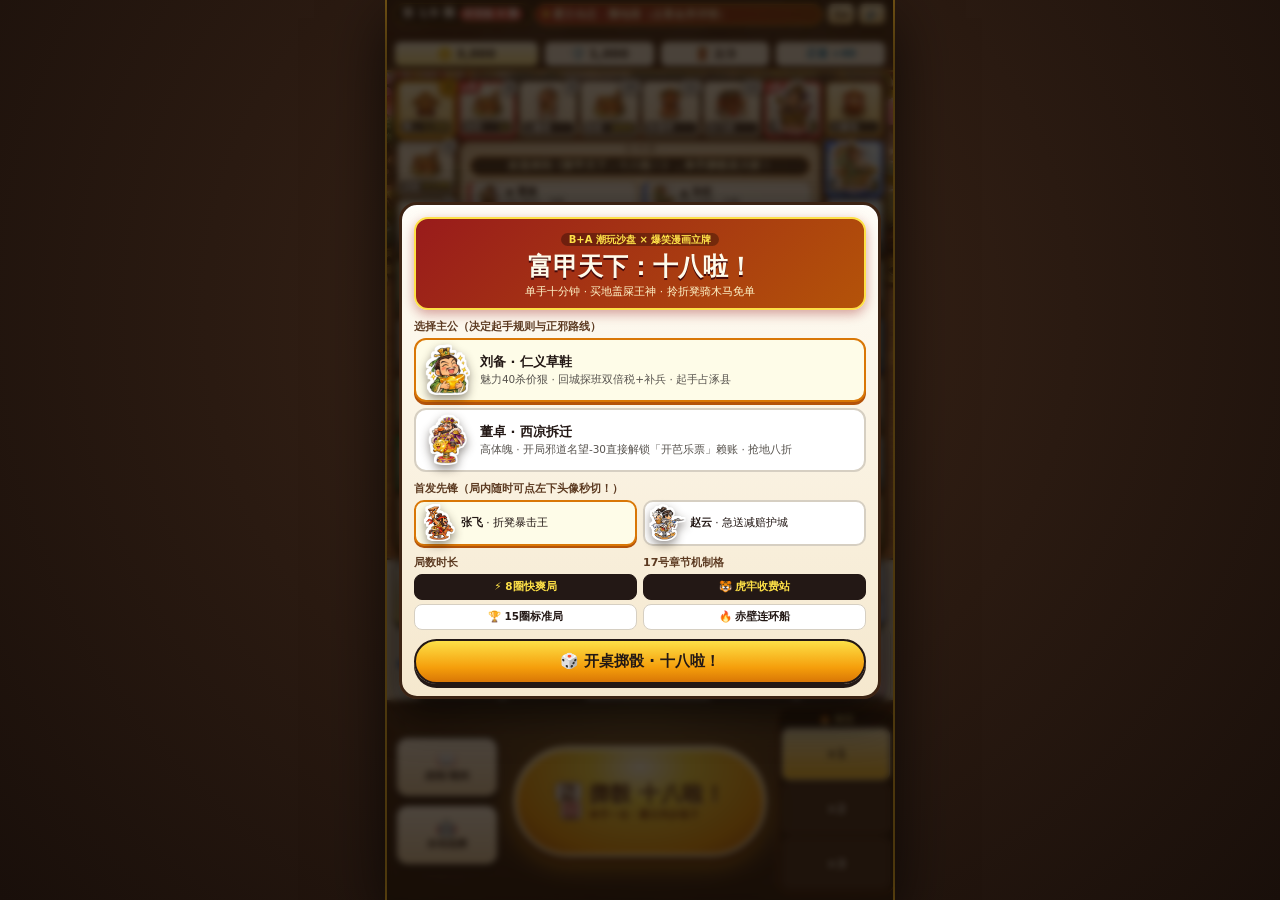
==== mvp/index.html @ e6406c99 "feat: initial release of 富甲天下：十八啦！project book & B+A playable MVP" ====
<!DOCTYPE html>
<html lang="zh-CN">
<head>
  <meta charset="UTF-8" />
  <meta name="viewport" content="width=device-width, initial-scale=1.0, maximum-scale=1.0, user-scalable=no, viewport-fit=cover" />
  <title>富甲天下：十八啦！— B+A 竖屏单手潮玩大富翁 MVP</title>
  <link rel="stylesheet" href="./css/style.css" />
  <script>
    // 优雅图片兜底：正式态 100% 加载真实透明底 PNG；若开发期某图尚未落盘，自动生成清晰 SVG 立牌兜底避免断图
    window.FTX_IMG_FALLBACK = function (imgEl, label) {
      if (!imgEl || imgEl.dataset.fallbackApplied === '1') return;
      imgEl.dataset.fallbackApplied = '1';
      var txt = (label || imgEl.alt || '富甲').slice(0, 4);
      var svg = '<svg xmlns="http://www.w3.org/2000/svg" width="128" height="128" viewBox="0 0 128 128">' +
        '<rect x="10" y="10" width="108" height="108" rx="22" fill="#FFFDF7" stroke="#231815" stroke-width="6"/>' +
        '<rect x="18" y="18" width="92" height="92" rx="16" fill="#FDE68A" stroke="#D97706" stroke-width="3"/>' +
        '<text x="64" y="72" font-size="26" font-weight="900" text-anchor="middle" fill="#231815" font-family="PingFang SC, sans-serif">' +
        txt + '</text></svg>';
      imgEl.src = 'data:image/svg+xml;utf8,' + encodeURIComponent(svg);
    };
  </script>
</head>
<body>
  <div id="desktop-stage">
    <!-- 9:16 黄金四段式主视口（严格 8% + 54% + 16% + 22% = 100%，零纵向滚动条） -->
    <main id="app-viewport" aria-label="富甲天下：十八啦！主游戏视口">
      <!-- A层：3D潮玩微缩庭院木案底图 -->
      <img
        id="board-backdrop-img"
        src="./assets/world/board_backdrop.png"
        alt="三国潮玩微缩沙盘桌案"
        onerror="FTX_IMG_FALLBACK(this, '沙盘')"
      />

      <!-- ==================== ① 顶部状态栏 (8%) ==================== -->
      <header id="zone-topbar">
        <div class="topbar-row topbar-upper">
          <div class="loop-pill" id="btn-loop-info" title="点击查看局势与霸主身家">
            <span class="loop-text" id="ui-loop-text">第 1/15 圈</span>
            <span class="exam-tag" id="ui-exam-tag">距宿敌 4 圈</span>
          </div>

          <!-- 霸主下圈手笔明牌预警胶囊（点击查看反制提示） -->
          <button type="button" class="hegemon-alert-btn" id="btn-hegemon-alert" title="点击查看霸主手笔反制攻略">
            <span class="alert-dot"></span>
            <span id="ui-hegemon-alert-text">霸主动态：圈地抢摊中</span>
          </button>

          <!-- 第三幕/全局预估火力 vs 魔王气血微缩对比条 -->
          <div class="boss-fire-pill hidden" id="ui-boss-bar-wrap" title="决战预估火力 vs 天命魔王气血">
            <div class="boss-fire-labels">
              <span>🔥<b id="ui-fire-val">0</b></span>
              <span>👹<b id="ui-bosshp-val">10000</b></span>
            </div>
            <div class="boss-fire-track">
              <div class="boss-fire-fill" id="ui-fire-fill" style="width: 35%"></div>
            </div>
          </div>

          <div class="topbar-tools">
            <button type="button" class="tool-chip" id="btn-speed" title="切换动画倍速">1x</button>
            <button type="button" class="tool-chip" id="btn-audio" title="开关音效与庙会小调">🔊</button>
          </div>
        </div>

        <div class="topbar-row topbar-lower">
          <!-- 数字② 银两滚轮跳字槽 -->
          <div class="res-chip res-silver" id="chip-silver">
            <span class="res-icon">🪙</span>
            <span class="res-val" id="ui-silver">2,000</span>
            <span class="res-delta" id="ui-silver-delta"></span>
          </div>

          <!-- 数字③ 兵力护卫槽 -->
          <div class="res-chip res-troops" id="chip-troops">
            <span class="res-icon">🛡️</span>
            <span class="res-val" id="ui-troops">1,000</span>
          </div>

          <!-- 数字④ 气运签竹签槽 -->
          <div class="res-chip res-sticks" id="chip-sticks" title="气运签：可在踩凶格时改命重摇或刷新政见">
            <img
              class="mini-fortune-img"
              src="./assets/world/icon_fortune.png"
              alt="气运签"
              onerror="FTX_IMG_FALLBACK(this, '签筒')"
            />
            <span class="res-val" id="ui-sticks">2/3</span>
          </div>

          <!-- 主公四维与正邪命格胶囊 -->
          <button type="button" class="res-chip res-fame" id="btn-lord-stats" title="查看主公四维属性与势力详情">
            <span class="fame-badge neutral" id="ui-fame-badge">中庸 0</span>
          </button>
        </div>
      </header>

      <!-- ==================== ② 方环棋盘 + 中央舞台 (54%) ==================== -->
      <section id="zone-board">
        <div id="board-sandbox">
          <!-- 8x8 方环网格：外周 28 格 (0..27) + 内侧 6x6 不切屏中央舞台 -->
          <div id="board-grid">
            <!-- JS 初始化时精确填充 28 个 .board-tile 格子 -->

            <!-- 内侧 6x6 中央舞台（grid-row: 2/8; grid-column: 2/8，永不黑屏切场） -->
            <div id="center-stage" data-mode="idle">
              <!-- 四州方位微铭牌 -->
              <span class="region-plate plate-north">北·中原</span>
              <span class="region-plate plate-south">南·荆州</span>
              <span class="region-plate plate-west">西·益州</span>
              <span class="region-plate plate-east">东·江东</span>

              <!-- 顶部实况快报跑马条 -->
              <div id="stage-ticker">
                <span id="ui-ticker-text">欢迎来到《富甲天下：十八啦！》，单手掷骰发大财！</span>
              </div>

              <!-- 舞台模式 1：日常陶碗双骰 + 霸主身家简报 -->
              <div class="stage-panel active" id="stage-panel-idle">
                <div class="rival-mini-strip" id="ui-rival-strip">
                  <div class="rival-mini-card rival-caocao" id="mini-hegemon-caocao">
                    <img src="./assets/chars/caocao_chariot.png" alt="曹操" onerror="FTX_IMG_FALLBACK(this, '曹操')" />
                    <div class="rival-mini-meta">
                      <b>◆ 曹操</b>
                      <span id="ui-caocao-vault">¥5,000 · 3城</span>
                    </div>
                  </div>
                  <div class="rival-mini-card rival-sunquan" id="mini-hegemon-sunquan">
                    <img src="./assets/chars/sunquan_chariot.png" alt="孙权" onerror="FTX_IMG_FALLBACK(this, '孙权')" />
                    <div class="rival-mini-meta">
                      <b>▲ 孙权</b>
                      <span id="ui-sunquan-vault">¥3,500 · 2城</span>
                    </div>
                  </div>
                </div>

                <!-- 十八啦陶土大碗公与立体双骰 -->
                <div class="dice-arena" id="dice-arena">
                  <div class="dice-banner hidden" id="ui-dice-banner">十八啦——通杀！</div>
                  <div class="ceramic-bowl" id="ceramic-bowl">
                    <div class="bowl-inner">
                      <div class="die-3d" id="die-1" data-face="6">
                        <span class="pip p1"></span><span class="pip p2"></span><span class="pip p3"></span>
                        <span class="pip p4"></span><span class="pip p5"></span><span class="pip p6"></span>
                        <span class="pip p7"></span><span class="pip p8"></span><span class="pip p9"></span>
                      </div>
                      <div class="die-3d" id="die-2" data-face="6">
                        <span class="pip p1"></span><span class="pip p2"></span><span class="pip p3"></span>
                        <span class="pip p4"></span><span class="pip p5"></span><span class="pip p6"></span>
                        <span class="pip p7"></span><span class="pip p8"></span><span class="pip p9"></span>
                      </div>
                    </div>
                    <div class="bowl-sum-tag" id="ui-bowl-sum">待掷骰 · 7点最高频</div>
                  </div>
                </div>

                <div class="jackpot-mini-bar" id="ui-jackpot-bar">
                  <img src="./assets/world/corner_pot.png" alt="聚宝盆" onerror="FTX_IMG_FALLBACK(this, '宝盆')" />
                  <span>风水聚宝盆底池：<b id="ui-pot-amount">1,500</b> 两</span>
                </div>
              </div>

              <!-- 舞台模式 2：骑木马单挑不切屏舞台（复刻许昌实机标杆帧！） -->
              <div class="stage-panel" id="stage-panel-duel">
                <!-- 两侧军师摇扇口斗气泡 -->
                <div class="duel-advisors-row">
                  <div class="advisor-standee ally">
                    <img
                      id="duel-ally-advisor-img"
                      src="./assets/chars/zhugeliang_fan.png"
                      alt="诸葛亮"
                      onerror="FTX_IMG_FALLBACK(this, '孔明')"
                    />
                    <div class="comic-bubble left" id="duel-ally-bubble">夜市叫卖！</div>
                  </div>
                  <div class="advisor-standee enemy">
                    <div class="comic-bubble right" id="duel-enemy-bubble">气急败坏！</div>
                    <img
                      id="duel-enemy-advisor-img"
                      src="./assets/chars/guojia_fan.png"
                      alt="郭嘉"
                      onerror="FTX_IMG_FALLBACK(this, '郭嘉')"
                    />
                  </div>
                </div>

                <!-- 中央弹簧摇摇木马对冲区 -->
                <div class="duel-horses-arena" id="duel-horses-arena">
                  <!-- 放水摔马喜剧乌鸦横飞层 -->
                  <div class="crows-fly-layer hidden" id="duel-crows-layer">🐦‍⬛ 🐦‍⬛ 🐦‍⬛ 嘎……弹簧卡壳啦！</div>

                  <div class="horse-fighter ally" id="duel-ally-fighter">
                    <img
                      id="duel-ally-img"
                      src="./assets/chars/zhangfei_horse.png"
                      alt="我方先锋"
                      onerror="FTX_IMG_FALLBACK(this, '先锋')"
                    />
                    <span class="fighter-tag" id="duel-ally-name">张飞</span>
                  </div>

                  <div class="duel-clash-spark" id="duel-clash-spark">⚡VS🔥</div>

                  <div class="horse-fighter enemy" id="duel-enemy-fighter">
                    <img
                      id="duel-enemy-img"
                      src="./assets/chars/lvbu_horse.png"
                      alt="敌方太守"
                      onerror="FTX_IMG_FALLBACK(this, '太守')"
                    />
                    <span class="fighter-tag enemy" id="duel-enemy-name">吕布</span>
                  </div>
                </div>

                <!-- 斗志拉锯槽 + 胜算徽章 -->
                <div class="duel-morale-wrap">
                  <div class="morale-header">
                    <span>我方斗志 <b id="duel-morale-ally">65</b></span>
                    <span class="duel-winrate-pill" id="duel-winrate-pill">胜算 68%</span>
                    <span><b id="duel-morale-enemy">45</b> 敌斗志</span>
                  </div>
                  <div class="morale-tug-bar">
                    <div class="morale-tug-ally" id="duel-morale-fill" style="width: 60%"></div>
                  </div>
                </div>

                <!-- 2.0秒发光「拍出战斗奇策！」交互窗口 -->
                <div class="duel-tactic-window hidden" id="duel-tactic-window">
                  <div class="tactic-timer-bar">
                    <div class="tactic-timer-fill" id="duel-timer-fill"></div>
                  </div>
                  <div class="tactic-btn-group" id="duel-tactic-buttons">
                    <!-- JS 注入发光「⚡ 拍出战斗奇策！」按钮与「直接开打」跳过键 -->
                  </div>
                </div>
              </div>

              <!-- 舞台模式 3：野战 / 火炮攻城 / 聚宝盆爆金 / 霸主穿碎花裤衩跑路 / 奇遇短剧 -->
              <div class="stage-panel" id="stage-panel-show">
                <div class="show-badge" id="show-title-badge">机关攻城</div>
                <div class="show-visual-box" id="show-visual-box">
                  <img
                    id="show-main-img"
                    src="./assets/chars/bankrupt_pants.png"
                    alt="舞台演出"
                    onerror="FTX_IMG_FALLBACK(this, '演出')"
                  />
                  <img
                    id="show-sub-img"
                    class="hidden"
                    src="./assets/world/city_lv5.png"
                    alt="舞台副图"
                    onerror="FTX_IMG_FALLBACK(this, '城池')"
                  />
                </div>
                <div class="show-caption" id="show-caption-text">万炮齐鸣！</div>
              </div>

              <!-- 舞台模式 4：关底决战三段（万炮齐发轰天命魔王） -->
              <div class="stage-panel" id="stage-panel-finale">
                <div class="finale-boss-header">
                  <div class="finale-boss-title">
                    <span id="finale-stage-tag">决战第一段 · 资产炮火</span>
                    <b id="finale-boss-hp-text">HP 10,000 / 10,000</b>
                  </div>
                  <div class="finale-hp-bar">
                    <div class="finale-hp-fill" id="finale-hp-fill" style="width: 100%"></div>
                  </div>
                </div>
                <div class="finale-arena">
                  <div class="finale-ally-side" id="finale-ally-side">
                    <img
                      id="finale-ally-img"
                      src="./assets/chars/zhangfei_horse.png"
                      alt="先锋冲阵"
                      onerror="FTX_IMG_FALLBACK(this, '先锋')"
                    />
                  </div>
                  <div class="finale-fx-burst" id="finale-fx-burst">💥</div>
                  <div class="finale-boss-side" id="finale-boss-side">
                    <img
                      id="finale-boss-img"
                      src="./assets/chars/boss_caocao_mecha.png"
                      alt="天命魔王"
                      onerror="FTX_IMG_FALLBACK(this, '魔王')"
                    />
                  </div>
                </div>
                <div class="finale-log-line" id="finale-log-line">全盘身家化作万门火炮，预备齐射！</div>
              </div>
            </div>
          </div>

          <!-- B层：棋盘 2D 模切白边立牌小人独立动画层（覆盖在 8x8 Grid 上逐格弹跳） -->
          <div id="board-pieces-layer">
            <div class="board-piece piece-caocao" id="piece-caocao">
              <img src="./assets/chars/caocao_chariot.png" alt="曹操车驾" onerror="FTX_IMG_FALLBACK(this, '曹操')" />
              <span class="piece-flag caocao">◆曹</span>
              <span class="piece-status hidden" id="piece-caocao-status">💤</span>
            </div>
            <div class="board-piece piece-sunquan" id="piece-sunquan">
              <img src="./assets/chars/sunquan_chariot.png" alt="孙权车驾" onerror="FTX_IMG_FALLBACK(this, '孙权')" />
              <span class="piece-flag sunquan">▲孙</span>
              <span class="piece-status hidden" id="piece-sunquan-status">💤</span>
            </div>
            <div id="pieces-debt-container"></div>
            <div class="board-piece piece-player" id="piece-player">
              <img
                id="piece-player-img"
                src="./assets/chars/liubei_piece.png"
                alt="主公"
                onerror="FTX_IMG_FALLBACK(this, '主公')"
              />
              <span class="piece-flag player" id="piece-player-flag">●主公</span>
            </div>
          </div>

          <!-- 点击任意棋盘格弹出的清爽非阻塞信息浮卡 -->
          <div class="tile-popover hidden" id="tile-popover">
            <div class="tile-popover-head">
              <strong id="pop-tile-title">13 许昌（州府）</strong>
              <button type="button" class="pop-close-btn" id="btn-close-popover">✕</button>
            </div>
            <div class="tile-popover-body" id="pop-tile-body"></div>
          </div>
        </div>
      </section>

      <!-- ==================== ③ 构筑与手牌舱 (16%) ==================== -->
      <section id="zone-deck">
        <!-- 上层：左侧先锋头像（点击切换张飞/赵云） + 四件装备槽 + 已选政见/命格抽屉按钮 -->
        <div class="deck-upper-bar">
          <button type="button" class="vanguard-switch-btn" id="btn-switch-vanguard" title="点击切换出战先锋（张飞 / 赵云）">
            <img
              class="vg-avatar"
              id="ui-vanguard-img"
              src="./assets/chars/zhangfei_horse.png"
              alt="先锋"
              onerror="FTX_IMG_FALLBACK(this, '先锋')"
            />
            <div class="vg-meta">
              <span class="vg-name" id="ui-vanguard-name">张飞 <small>🔄换将</small></span>
              <span class="vg-power" id="ui-vanguard-power">武斗 92</span>
            </div>
            <img
              class="adv-mini-avatar"
              id="ui-advisor-img"
              src="./assets/chars/zhugeliang_fan.png"
              alt="军师"
              title="随军军师：诸葛亮"
              onerror="FTX_IMG_FALLBACK(this, '军师')"
            />
          </button>

          <div class="equip-slots-row" id="ui-equip-slots">
            <div class="equip-slot tier-1" data-slot="weapon" title="兵器槽">
              <span class="slot-icon">🗡️</span>
              <span class="slot-name">牙签</span>
            </div>
            <div class="equip-slot empty" data-slot="helm" title="头冠槽">
              <span class="slot-icon">🪖</span>
              <span class="slot-name">空置</span>
            </div>
            <div class="equip-slot empty" data-slot="armor" title="衣甲槽">
              <span class="slot-icon">🥋</span>
              <span class="slot-name">空置</span>
            </div>
            <div class="equip-slot tier-1" data-slot="mount" title="坐骑槽">
              <span class="slot-icon">🐴</span>
              <span class="slot-name">木马</span>
            </div>
          </div>

          <button type="button" class="policy-drawer-btn" id="btn-policy-drawer" title="查看已选政见与命格词条">
            <span class="pd-icon">📜</span>
            <span class="pd-label">政见 <b id="ui-policy-count">0</b></span>
          </button>
        </div>

        <!-- 下层：3张棋盘锦囊手牌 + 2张战斗奇策手牌 -->
        <div class="deck-cards-bar">
          <div class="card-group board-card-group">
            <span class="group-tag">锦囊</span>
            <div class="card-slots" id="ui-board-cards">
              <!-- JS 渲染 3 个棋盘锦囊槽 -->
            </div>
          </div>
          <div class="card-group combat-card-group">
            <span class="group-tag combat">奇策</span>
            <div class="card-slots" id="ui-combat-cards">
              <!-- JS 渲染 2 个战斗奇策槽 -->
            </div>
          </div>
        </div>
      </section>

      <!-- ==================== ④ 底部大拇指热区 (22%) ==================== -->
      <footer id="zone-thumb">
        <!-- 左侧辅助列：规则/战报快查 + 自动连掷托管 -->
        <div class="thumb-left-col">
          <button type="button" class="thumb-round-btn" id="btn-open-log">
            <span class="tr-icon">📖</span>
            <span class="tr-txt">战报/规则</span>
          </button>
          <button type="button" class="thumb-round-btn" id="btn-auto-roll">
            <span class="tr-icon">🤖</span>
            <span class="tr-txt" id="ui-auto-txt">自动连掷</span>
          </button>
        </div>

        <!-- 中央超大立体鎏金「掷骰 十八啦！」主按键 + 凶格「气运签改命重摇！」救急钮 -->
        <div class="thumb-center-col">
          <button type="button" class="luck-reroll-btn hidden" id="btn-luck-reroll">
            <img src="./assets/world/icon_fortune.png" alt="改命" onerror="FTX_IMG_FALLBACK(this, '改命')" />
            <span id="ui-reroll-text">气运签改命重摇！</span>
          </button>

          <button type="button" class="gold-roll-btn" id="btn-roll">
            <div class="roll-dice-icons" aria-hidden="true">
              <span class="mini-die d3">⚂</span>
              <span class="mini-die d6">⚅</span>
            </div>
            <div class="roll-btn-texts">
              <span class="roll-main-title" id="ui-roll-title">掷骰 十八啦！</span>
              <span class="roll-sub-hint" id="ui-roll-sub">单手一击 · 霸主同步落子</span>
            </div>
          </button>
        </div>

        <!-- 右侧「加注 ×1 / ×2 / ×3」火焰拨片 -->
        <div class="thumb-right-col" id="ui-bet-box">
          <div class="bet-header">🔥 加注</div>
          <div class="bet-buttons">
            <button type="button" class="bet-btn active" data-bet="1">×1</button>
            <button type="button" class="bet-btn" data-bet="2">×2</button>
            <button type="button" class="bet-btn" data-bet="3">×3</button>
          </div>
        </div>
      </footer>

      <!-- ==================== 高颜值弹窗与半屏交互抽屉层 ==================== -->

      <!-- 1. 开局选主公与难度模式弹窗 -->
      <div class="modal-mask active" id="modal-start">
        <div class="modal-card start-modal-card">
          <div class="brand-plaque">
            <span class="plaque-kicker">B+A 潮玩沙盘 × 爆笑漫画立牌</span>
            <h1>富甲天下：十八啦！</h1>
            <p>单手十分钟 · 买地盖屎王神 · 拎折凳骑木马免单</p>
          </div>

          <div class="start-section">
            <div class="sec-label">选择主公（决定起手规则与正邪路线）</div>
            <div class="lord-pick-grid">
              <button type="button" class="lord-pick-card selected" data-lord="liubei">
                <img src="./assets/chars/liubei_happy.png" alt="刘备" onerror="FTX_IMG_FALLBACK(this, '刘备')" />
                <div class="lord-pick-info">
                  <strong>刘备 · 仁义草鞋</strong>
                  <span>魅力40杀价狠 · 回城探班双倍税+补兵 · 起手占涿县</span>
                </div>
              </button>
              <button type="button" class="lord-pick-card" data-lord="dongzhuo">
                <img src="./assets/chars/dongzhuo_piece.png" alt="董卓" onerror="FTX_IMG_FALLBACK(this, '董卓')" />
                <div class="lord-pick-info">
                  <strong>董卓 · 西凉拆迁</strong>
                  <span>高体魄 · 开局邪道名望-30直接解锁「开芭乐票」赖账 · 抢地八折</span>
                </div>
              </button>
            </div>
          </div>

          <div class="start-section">
            <div class="sec-label">首发先锋（局内随时可点左下头像秒切！）</div>
            <div class="option-Toggle-row" id="start-vanguard-pick">
              <button type="button" class="opt-pill selected" data-vg="zhangfei">
                <img src="./assets/chars/zhangfei_horse.png" alt="张飞" onerror="FTX_IMG_FALLBACK(this, '张飞')" />
                <span><b>张飞</b> · 折凳暴击王</span>
              </button>
              <button type="button" class="opt-pill" data-vg="zhaoyun">
                <img src="./assets/chars/zhaoyun_horse.png" alt="赵云" onerror="FTX_IMG_FALLBACK(this, '赵云')" />
                <span><b>赵云</b> · 急送减赔护城</span>
              </button>
            </div>
          </div>

          <div class="start-row-split">
            <div class="start-section half">
              <div class="sec-label">局数时长</div>
              <div class="seg-group" id="start-loops-pick">
                <button type="button" class="seg-btn selected" data-loops="8">⚡ 8圈快爽局</button>
                <button type="button" class="seg-btn" data-loops="15">🏆 15圈标准局</button>
              </div>
            </div>
            <div class="start-section half">
              <div class="sec-label">17号章节机制格</div>
              <div class="seg-group" id="start-mode-pick">
                <button type="button" class="seg-btn selected" data-mode="hulao">🐯 虎牢收费站</button>
                <button type="button" class="seg-btn" data-mode="chibi">🔥 赤壁连环船</button>
              </div>
            </div>
          </div>

          <button type="button" class="primary-cta-btn" id="btn-start-game">
            🎲 开桌掷骰 · 十八啦！
          </button>
        </div>
      </div>

      <!-- 2. 踩城四择 & 落点事件半屏面板（贴合下半屏，绝不遮挡上方中央舞台！） -->
      <div class="bottom-sheet hidden" id="sheet-landing">
        <div class="landing-sheet-card" id="landing-card-inner">
          <div class="landing-top-strip">
            <span class="landing-tile-badge" id="landing-tile-title">13 许昌（曹操 Lv.5）</span>
            <button type="button" class="sheet-reroll-chip hidden" id="btn-sheet-reroll">
              🎋 耗1签改命重摇
            </button>
          </div>

          <!-- 踩敌城专属：复刻许昌实机帧（左主公飙泪/坏笑大头像 + 大红字 -8000 + 右四色立体大键） -->
          <div class="four-choice-layout" id="landing-four-choice">
            <div class="toll-cry-left">
              <img
                id="landing-mood-img"
                src="./assets/chars/liubei_cry.png"
                alt="主公表情"
                onerror="FTX_IMG_FALLBACK(this, '颜艺')"
              />
              <div class="toll-big-number" id="landing-toll-num">-8,000</div>
              <div class="toll-sub-quote" id="landing-sub-quote">夭寿哦！住一晚这么贵！</div>
            </div>
            <div class="four-buttons-grid" id="landing-four-buttons">
              <!-- JS 严格按固定四键顺序生成：1.缴交(或开芭乐票) 2.单挑 3.野战 4.攻城(或开城劝降) -->
            </div>
          </div>

          <!-- 普通功能格/无主城/赌场/夜市/奇遇通用紧凑布局 -->
          <div class="general-landing-layout hidden" id="landing-general-box">
            <div class="gen-landing-header">
              <img
                id="gen-landing-img"
                src="./assets/chars/liubei_happy.png"
                alt="事件图示"
                onerror="FTX_IMG_FALLBACK(this, '奇遇')"
              />
              <div class="gen-landing-texts">
                <strong id="gen-landing-headline">发现无主风水宝地！</strong>
                <p id="gen-landing-desc">趁曹老板还没来，赶紧插旗开分店啦！</p>
              </div>
            </div>
            <div class="gen-actions-list" id="gen-landing-actions"></div>
          </div>
        </div>
      </div>

      <!-- 3. 左旧右新「即换即融」对比条 -->
      <div class="bottom-sheet hidden" id="sheet-equip">
        <div class="equip-compare-card">
          <div class="equip-sheet-title">⚔️ 喜获新行头 · 即换即融（落选自动折算现银！）</div>
          <div class="equip-compare-grid">
            <div class="equip-box old-box" id="equip-old-box"></div>
            <div class="equip-vs-arrow">➡</div>
            <div class="equip-box new-box" id="equip-new-box"></div>
          </div>
          <div class="equip-action-row">
            <button type="button" class="eq-btn sell" id="btn-equip-sell">保留旧装 · 新货折银</button>
            <button type="button" class="eq-btn equip" id="btn-equip-wear">✨ 换上新装 · 旧货折银</button>
          </div>
        </div>
      </div>

      <!-- 4. 过圈一屏置业盖楼面板（含一键「阿伯代办」） -->
      <div class="modal-mask hidden" id="modal-estate">
        <div class="modal-card estate-modal-card">
          <div class="estate-header">
            <div>
              <h2>🏯 过圈置业时间</h2>
              <p id="estate-loop-summary">本圈俸禄与税收已入袋，每座城限升 1 级！</p>
            </div>
            <button type="button" class="uncle-auto-btn" id="btn-uncle-auto">
              👴 阿伯代办
              <small>一键最优盖楼</small>
            </button>
          </div>

          <div class="estate-wallet-bar">
            <span>可用现银：<b id="estate-silver-val">3,200</b> 两</span>
            <span>名下产业：<b id="estate-city-count">2</b> 座</span>
          </div>

          <div class="estate-cities-list" id="estate-cities-list">
            <!-- JS 渲染每座城：一键升规模、盖7种蓝图建筑(含箭塔/屎王神/市集图标)、调派太守 -->
          </div>

          <button type="button" class="primary-cta-btn" id="btn-finish-estate">
            ✅ 置业完毕 · 继续跑圈
          </button>
        </div>
      </div>

      <!-- 5. 里民大会「政见三选一」卡牌面板 -->
      <div class="modal-mask hidden" id="modal-policy">
        <div class="modal-card policy-modal-card">
          <div class="policy-header">
            <span class="policy-kicker">🗳️ 里民大会 · 选定全场高喊「冻蒜！」</span>
            <h2>政见三选一</h2>
          </div>
          <div class="policy-cards-list" id="policy-cards-list">
            <!-- JS 渲染 3 张政见卡 -->
          </div>
          <div class="policy-footer">
            <button type="button" class="secondary-pill-btn" id="btn-refresh-policy">
              🎋 耗 1 支气运签重抽政见
            </button>
          </div>
        </div>
      </div>

      <!-- 6. 期中考「踢馆宿敌」面板 -->
      <div class="modal-mask hidden" id="modal-rival">
        <div class="modal-card rival-modal-card">
          <div class="rival-exam-head">
            <span class="exam-kicker">🚨 期中考 · 踢馆宿敌拦路！</span>
            <h2 id="rival-exam-title">督邮·查税官</h2>
          </div>
          <div class="rival-exam-body">
            <img
              id="rival-exam-img"
              src="./assets/chars/xiahoudun_horse.png"
              alt="踢馆宿敌"
              onerror="FTX_IMG_FALLBACK(this, '宿敌')"
            />
            <p class="rival-taunt" id="rival-exam-quote">例行查税！存款证明拿出来！</p>
          </div>
          <div class="rival-exam-actions" id="rival-exam-actions"></div>
        </div>
      </div>

      <!-- 7. 棋盘锦囊施放面板（含《安步当车》1~6步指哪打哪！） -->
      <div class="bottom-sheet hidden" id="sheet-card-use">
        <div class="card-use-box">
          <div class="card-use-head">
            <strong id="card-use-title">施放棋盘锦囊</strong>
            <button type="button" class="pop-close-btn" id="btn-cancel-card">✕</button>
          </div>
          <p class="card-use-desc" id="card-use-desc"></p>
          <div class="card-step-picker" id="card-use-options"></div>
        </div>
      </div>

      <!-- 8. 多功能信息抽屉（霸主手笔反制提示 / 已选政见与四维命格 / 战报与规则快查） -->
      <div class="modal-mask hidden" id="modal-info-drawer">
        <div class="modal-card info-drawer-card">
          <div class="info-drawer-head">
            <h3 id="drawer-title">局势与战报</h3>
            <button type="button" class="pop-close-btn" id="btn-close-drawer">✕</button>
          </div>
          <div class="info-drawer-content" id="drawer-content"></div>
        </div>
      </div>

      <!-- 9. 关底决战战报结算页 -->
      <div class="modal-mask hidden" id="modal-gameover">
        <div class="modal-card gameover-modal-card">
          <div class="gameover-banner" id="gameover-banner">
            <span class="go-grade" id="go-grade">S</span>
            <div class="go-titles">
              <h2 id="go-headline">富甲天下 · 十八啦大捷！</h2>
              <p id="go-quote">曹丞相连裤衩都赔光啦！</p>
            </div>
            <img
              id="go-avatar"
              src="./assets/chars/liubei_happy.png"
              alt="结算立绘"
              onerror="FTX_IMG_FALLBACK(this, '大捷')"
            />
          </div>

          <div class="go-breakdown" id="go-breakdown"></div>

          <div class="go-actions">
            <button type="button" class="luck-retry-boss-btn hidden" id="btn-retry-boss">
              🎋 耗1支气运签 · 逆天重轰第三段！
            </button>
            <button type="button" class="primary-cta-btn" id="btn-restart-game">
              🔄 再来一局 · 十八啦！
            </button>
          </div>
        </div>
      </div>

      <!-- 浮动轻提示 Toast & 粒子特效画布 -->
      <div id="toast-container" aria-live="polite"></div>
      <canvas id="fx-canvas"></canvas>
    </main>
  </div>

  <!-- 100% 兼容 file:// 双击直开：标准顺序加载脚本，零 ES Module -->
  <script src="./js/data.js"></script>
  <script src="./js/audio.js"></script>
  <script src="./js/engine.js"></script>
  <script src="./js/ui.js"></script>
</body>
</html>
---- mvp/css/style.css ----
/* ==========================================================================
   《富甲天下：十八啦！》 B+A 融合美学样式表 (mvp/css/style.css)
   - A层：3D 潮玩微缩沙盘立体砖木底座 + 微缩城池模型光影
   - B层：2D 粗墨线模切白边立牌 (Die-Cut Standee) + 弹簧木马与颜艺演出
   - 拓扑：严格对齐 fig01 四段式屏占比 8% + 54% + 16% + 22% = 100%，零纵向溢出
   ========================================================================== */

:root {
  --c-vermilion: #D9483B;
  --c-indigo: #2F6FDE;
  --c-amber: #F2A900;
  --c-jade: #16A34A;
  --c-ink: #231815;
  --c-wood-dark: #4A2E1B;
  --c-wood-mid: #784B2A;
  --c-cream: #FFF9EC;
  --c-parchment: #F6ECD6;
  --c-gold-light: #FFF099;
  --c-gold-mid: #F5B81C;
  --c-gold-deep: #B86B00;
  --standee-shadow: drop-shadow(1.5px 0 0 #FFFFFF)
                    drop-shadow(-1.5px 0 0 #FFFFFF)
                    drop-shadow(0 1.5px 0 #FFFFFF)
                    drop-shadow(0 -1.5px 0 #FFFFFF)
                    drop-shadow(0 4px 5px rgba(25, 15, 8, 0.45));
  --font-ui: "PingFang SC", "Hiragino Sans GB", "Noto Sans SC", "Microsoft YaHei", system-ui, sans-serif;
}

*, *::before, *::after {
  box-sizing: border-box;
  margin: 0;
  padding: 0;
  -webkit-tap-highlight-color: transparent;
  user-select: none;
}

html, body {
  width: 100%;
  height: 100%;
  height: 100dvh;
  overflow: hidden;
  background: radial-gradient(circle at 50% 35%, #3B2518 0%, #190F0A 100%);
  font-family: var(--font-ui);
  color: var(--c-ink);
}

button {
  font-family: inherit;
  border: none;
  background: none;
  cursor: pointer;
  color: inherit;
}

button:disabled {
  cursor: not-allowed;
  opacity: 0.52;
}

.hidden {
  display: none !important;
}

/* ==================== 桌面居中 9:16 舞台容器 & 手机全屏自适应 ==================== */
#desktop-stage {
  width: 100vw;
  height: 100dvh;
  display: flex;
  align-items: center;
  justify-content: center;
  overflow: hidden;
}

#app-viewport {
  position: relative;
  height: 100dvh;
  max-height: 100dvh;
  width: min(100vw, calc(100dvh * 9 / 16));
  display: grid;
  grid-template-rows: 8% 54% 16% 22%;
  overflow: hidden;
  background: #E8D5B5;
  box-shadow: 0 18px 60px rgba(0, 0, 0, 0.72), 0 0 0 2px rgba(245, 184, 28, 0.38);
}

@media (max-width: 540px) {
  #app-viewport {
    width: 100vw;
    box-shadow: none;
  }
}

#board-backdrop-img {
  position: absolute;
  inset: 0;
  width: 100%;
  height: 100%;
  object-fit: cover;
  z-index: 0;
  opacity: 0.92;
  pointer-events: none;
}

#zone-topbar,
#zone-board,
#zone-deck,
#zone-thumb {
  position: relative;
  z-index: 2;
  min-height: 0;
  min-width: 0;
}

/* 震屏反馈 */
#app-viewport.screen-shake {
  animation: shake-impact 0.36s cubic-bezier(0.36, 0.07, 0.19, 0.97) both;
}

@keyframes shake-impact {
  0%, 100% { transform: translate3d(0, 0, 0); }
  20% { transform: translate3d(-5px, 3px, 0); }
  40% { transform: translate3d(5px, -4px, 0); }
  60% { transform: translate3d(-4px, 2px, 0); }
  80% { transform: translate3d(4px, -2px, 0); }
}

/* ==================== ① 顶部状态栏 (8%) ==================== */
#zone-topbar {
  background: linear-gradient(180deg, rgba(46, 26, 14, 0.96) 0%, rgba(68, 39, 21, 0.92) 100%);
  border-bottom: 2px solid #D49B38;
  padding: 3px 7px;
  display: flex;
  flex-direction: column;
  justify-content: space-between;
  color: #FFF8EB;
  box-shadow: 0 3px 10px rgba(0, 0, 0, 0.35);
}

.topbar-row {
  display: flex;
  align-items: center;
  justify-content: space-between;
  gap: 4px;
  min-height: 0;
}

.loop-pill {
  display: inline-flex;
  align-items: center;
  gap: 4px;
  background: rgba(0, 0, 0, 0.38);
  border: 1px solid rgba(245, 184, 28, 0.55);
  border-radius: 999px;
  padding: 2px 7px;
  font-size: clamp(10px, 1.32dvh, 12px);
  font-weight: 800;
  white-space: nowrap;
  cursor: pointer;
}

.exam-tag {
  background: #D9483B;
  color: #FFF;
  border-radius: 999px;
  padding: 0 5px;
  font-size: clamp(9px, 1.1dvh, 10.5px);
  font-weight: 700;
}

.hegemon-alert-btn {
  flex: 1;
  min-width: 0;
  display: flex;
  align-items: center;
  gap: 4px;
  background: linear-gradient(90deg, rgba(185, 28, 28, 0.85), rgba(146, 64, 14, 0.85));
  border: 1px solid #FBBF24;
  border-radius: 999px;
  padding: 2px 7px;
  color: #FEF3C7;
  font-size: clamp(9.5px, 1.22dvh, 11.5px);
  font-weight: 700;
  overflow: hidden;
}

.hegemon-alert-btn #ui-hegemon-alert-text {
  overflow: hidden;
  text-overflow: ellipsis;
  white-space: nowrap;
}

.alert-dot {
  width: 6px;
  height: 6px;
  border-radius: 50%;
  background: #FDE047;
  flex-shrink: 0;
  box-shadow: 0 0 6px #FDE047;
  animation: pulse-dot 1.2s infinite;
}

@keyframes pulse-dot {
  0%, 100% { transform: scale(1); opacity: 1; }
  50% { transform: scale(1.45); opacity: 0.6; }
}

.boss-fire-pill {
  width: 96px;
  flex-shrink: 0;
  background: rgba(15, 23, 42, 0.72);
  border: 1px solid rgba(251, 191, 36, 0.6);
  border-radius: 6px;
  padding: 1px 4px;
  display: flex;
  flex-direction: column;
  gap: 1px;
}

.boss-fire-labels {
  display: flex;
  justify-content: space-between;
  font-size: 9px;
  line-height: 1.1;
  color: #FDE68A;
}

.boss-fire-track {
  height: 4px;
  background: #7F1D1D;
  border-radius: 99px;
  overflow: hidden;
}

.boss-fire-fill {
  height: 100%;
  background: linear-gradient(90deg, #22C55E, #FACC15);
  transition: width 0.35s ease;
}

.topbar-tools {
  display: flex;
  gap: 3px;
  flex-shrink: 0;
}

.tool-chip {
  min-width: 28px;
  height: 22px;
  padding: 0 5px;
  border-radius: 6px;
  background: linear-gradient(180deg, #FDF2D0, #E3BE78);
  border: 1.5px solid #3B2313;
  color: #2B180C;
  font-size: 11px;
  font-weight: 900;
  box-shadow: 0 2px 0 #2B180C;
}

.tool-chip:active {
  transform: translateY(1px);
  box-shadow: 0 1px 0 #2B180C;
}

.topbar-lower {
  gap: 5px;
}

.res-chip {
  flex: 1;
  min-width: 0;
  height: clamp(23px, 2.9dvh, 28px);
  background: rgba(255, 249, 235, 0.94);
  border: 1.5px solid #3B2313;
  border-radius: 7px;
  padding: 0 5px;
  display: flex;
  align-items: center;
  justify-content: center;
  gap: 3px;
  color: #231815;
  font-size: clamp(10.5px, 1.38dvh, 13px);
  font-weight: 900;
  box-shadow: inset 0 1px 0 #FFF, 0 2px 0 rgba(35, 24, 21, 0.55);
  position: relative;
}

.res-silver {
  flex: 1.35;
  background: linear-gradient(180deg, #FFFBEB, #FDE68A);
}

.res-silver.bump {
  animation: silver-bump 0.38s ease;
}

@keyframes silver-bump {
  0% { transform: scale(1); }
  40% { transform: scale(1.15); }
  100% { transform: scale(1); }
}

.res-delta {
  position: absolute;
  right: 3px;
  top: -8px;
  font-size: 10px;
  font-weight: 900;
  padding: 0 4px;
  border-radius: 4px;
  pointer-events: none;
  opacity: 0;
  transition: opacity 0.2s, transform 0.35s;
}

.res-delta.show-plus {
  opacity: 1;
  background: #15803D;
  color: #FFF;
  transform: translateY(-2px);
}

.res-delta.show-minus {
  opacity: 1;
  background: #B91C1C;
  color: #FFF;
  transform: translateY(-2px);
}

.mini-fortune-img {
  width: 17px;
  height: 17px;
  object-fit: contain;
}

.fame-badge {
  font-size: clamp(9.5px, 1.2dvh, 11.5px);
  font-weight: 800;
  white-space: nowrap;
}

.fame-badge.righteous { color: #0369A1; }
.fame-badge.evil { color: #7E22CE; }
.fame-badge.neutral { color: #57534E; }

/* ==================== ② 方环棋盘 + 中央舞台 (54%) ==================== */
#zone-board {
  padding: 4px 5px;
  display: flex;
  align-items: stretch;
  justify-content: center;
}

#board-sandbox {
  position: relative;
  width: 100%;
  height: 100%;
  background: rgba(94, 58, 32, 0.42);
  border-radius: 12px;
  padding: 3px;
  border: 2px solid rgba(74, 46, 27, 0.85);
  box-shadow: inset 0 2px 8px rgba(0, 0, 0, 0.35);
}

#board-grid {
  width: 100%;
  height: 100%;
  display: grid;
  grid-template-columns: repeat(8, minmax(0, 1fr));
  grid-template-rows: repeat(8, minmax(0, 1fr));
  gap: 3px;
}

/* A层：3D 潮玩微缩沙盘立体格子 */
.board-tile {
  position: relative;
  border-radius: 7px;
  background: linear-gradient(180deg, #FBF4E4 0%, #E7D7BA 100%);
  border: 1.5px solid #6E5338;
  box-shadow:
    0 3.5px 0 #6B4E33,
    0 5px 6px rgba(0, 0, 0, 0.32),
    inset 0 1px 0 rgba(255, 255, 255, 0.85);
  display: flex;
  flex-direction: column;
  align-items: center;
  justify-content: space-between;
  padding: 1px 2px 2px;
  cursor: pointer;
  overflow: visible;
  transition: transform 0.14s ease, box-shadow 0.14s ease;
}

.board-tile:active {
  transform: translateY(2px);
}

/* 地形底纹微色调 */
.board-tile.terrain-water {
  background: linear-gradient(180deg, #E6F6FF 0%, #BAE0F8 100%);
}
.board-tile.terrain-forest {
  background: linear-gradient(180deg, #ECFCCB 0%, #C9E89B 100%);
}
.board-tile.tile-corner {
  background: linear-gradient(180deg, #FFF7D6 0%, #F3D078 100%);
  border: 2px solid #92540C;
  box-shadow:
    0 4px 0 #7C4306,
    0 6px 8px rgba(0, 0, 0, 0.38),
    inset 0 1.5px 0 #FFFDF2;
}

/* 势力归属双编码：鲜明色边 + 左上几何旗标 */
.board-tile.owner-player {
  border: 2.2px solid #16A34A;
  box-shadow: 0 3.5px 0 #14532D, 0 5px 6px rgba(0, 0, 0, 0.3), inset 0 0 0 1px rgba(22, 163, 74, 0.25);
}
.board-tile.owner-caocao {
  border: 2.2px solid #DC2626;
  box-shadow: 0 3.5px 0 #7F1D1D, 0 5px 6px rgba(0, 0, 0, 0.3), inset 0 0 0 1px rgba(220, 38, 38, 0.25);
}
.board-tile.owner-sunquan {
  border: 2.2px solid #2563EB;
  box-shadow: 0 3.5px 0 #1E3A8A, 0 5px 6px rgba(0, 0, 0, 0.3), inset 0 0 0 1px rgba(37, 99, 235, 0.25);
}

.tile-owner-flag {
  position: absolute;
  top: -2px;
  left: -2px;
  z-index: 4;
  font-size: 8.5px;
  line-height: 1;
  font-weight: 900;
  padding: 1.5px 3px;
  border-radius: 4px 0 4px 0;
  color: #FFF;
  box-shadow: 0 1px 2px rgba(0,0,0,0.35);
}
.tile-owner-flag.player { background: #16A34A; }
.tile-owner-flag.caocao { background: #DC2626; }
.tile-owner-flag.sunquan { background: #2563EB; }

/* 屎王神被熏绿雾边框 */
.board-tile.is-smoked {
  box-shadow: 0 3.5px 0 #3F6212, 0 0 9px rgba(132, 204, 22, 0.85) !important;
}

/* 3D 微缩城池与功能建筑图标 */
.tile-model-wrap {
  flex: 1;
  width: 100%;
  min-height: 0;
  display: flex;
  align-items: center;
  justify-content: center;
  position: relative;
}

.tile-model-img {
  width: 82%;
  height: 88%;
  object-fit: contain;
  filter: drop-shadow(0 2px 2px rgba(0, 0, 0, 0.32));
  pointer-events: none;
}

.board-tile.tile-lv5 .tile-model-img {
  width: 94%;
  height: 98%;
  transform: translateY(-2px);
}

/* 城防建筑微缩角标（箭塔、屎王神带绿烟、市集） */
.tile-bldg-badges {
  position: absolute;
  bottom: 11px;
  right: -2px;
  z-index: 5;
  display: flex;
  flex-direction: column;
  gap: 1px;
  pointer-events: none;
}

.tile-bldg-icon {
  width: 16px;
  height: 16px;
  object-fit: contain;
  background: rgba(255, 253, 245, 0.9);
  border-radius: 50%;
  border: 1px solid #4A2E1B;
  filter: drop-shadow(0 1px 2px rgba(0,0,0,0.4));
}

.poop-god-wrap {
  position: relative;
  display: inline-flex;
}

.poop-god-wrap::after {
  content: "〰";
  position: absolute;
  top: -8px;
  left: 2px;
  font-size: 10px;
  font-weight: 900;
  color: #65A30D;
  text-shadow: 0 0 3px #BEF264;
  animation: poop-smoke 1.4s ease-in-out infinite;
}

@keyframes poop-smoke {
  0% { transform: translateY(2px) scale(0.8); opacity: 0.35; }
  50% { transform: translateY(-3px) scale(1.15); opacity: 1; }
  100% { transform: translateY(-7px) scale(0.9); opacity: 0; }
}

/* 状态小角标（溃散白旗、红包、半价、路障乌龟） */
.tile-fx-tag {
  position: absolute;
  bottom: 12px;
  left: 0;
  z-index: 5;
  font-size: 9px;
  line-height: 1;
  filter: drop-shadow(0 1px 1px rgba(0,0,0,0.5));
  pointer-events: none;
}

/* 格底铭牌（格名 + 等级/简价） */
.tile-footer {
  width: 100%;
  background: rgba(35, 24, 21, 0.82);
  color: #FFFDF7;
  border-radius: 4px;
  padding: 0.5px 2px;
  display: flex;
  align-items: center;
  justify-content: space-between;
  gap: 1px;
  font-size: clamp(8px, 1.02dvh, 10px);
  line-height: 1.15;
  font-weight: 800;
  white-space: nowrap;
  overflow: hidden;
}

.tile-name {
  overflow: hidden;
  text-overflow: ellipsis;
}

.tile-lv {
  color: #FDE047;
  font-size: 8px;
  font-weight: 900;
  flex-shrink: 0;
}

/* 前方 2~12 步落点预览角标（7点琥珀金高亮、高危敌城红光闪烁） */
.reach-badge {
  position: absolute;
  top: -3px;
  right: -3px;
  z-index: 6;
  min-width: 15px;
  height: 15px;
  padding: 0 3px;
  border-radius: 5px;
  background: rgba(244, 239, 230, 0.96);
  border: 1.2px solid #57534E;
  color: #1F2937;
  font-size: 9.5px;
  font-weight: 900;
  display: flex;
  align-items: center;
  justify-content: center;
  box-shadow: 0 1.5px 3px rgba(0,0,0,0.35);
  pointer-events: none;
}

/* 7 点钟形顶点琥珀金高亮 */
.board-tile.reach-peak7 {
  outline: 2.5px solid var(--c-amber);
  outline-offset: -1px;
  z-index: 3;
}
.reach-badge.peak7 {
  background: var(--c-amber);
  border-color: #78350F;
  color: #1F2937;
  transform: scale(1.16);
  box-shadow: 0 0 8px rgba(242, 169, 0, 0.95);
}

/* 高危敌城红光闪烁 */
.board-tile.reach-danger {
  animation: danger-tile-pulse 1.1s ease-in-out infinite;
}
.reach-badge.danger {
  background: #DC2626;
  border-color: #FEF2F2;
  color: #FFF;
}

@keyframes danger-tile-pulse {
  0%, 100% { box-shadow: 0 3.5px 0 #7F1D1D, 0 0 0 rgba(220, 38, 38, 0); }
  50% { box-shadow: 0 3.5px 0 #7F1D1D, 0 0 11px rgba(239, 68, 68, 0.95); }
}

.board-tile.tile-active-step {
  transform: translateY(-2px) scale(1.05);
  box-shadow: 0 5px 0 #B45309, 0 0 14px #FACC15 !important;
  z-index: 7;
}

/* ==================== 内侧 6×6 不切屏中央舞台 ==================== */
#center-stage {
  grid-row: 2 / 8;
  grid-column: 2 / 8;
  position: relative;
  border-radius: 12px;
  background:
    radial-gradient(circle at 50% 48%, rgba(255, 248, 231, 0.92) 0%, rgba(235, 212, 175, 0.94) 100%);
  border: 2.5px solid #6E4726;
  box-shadow:
    inset 0 2px 10px rgba(92, 55, 24, 0.25),
    0 3px 10px rgba(0, 0, 0, 0.28);
  padding: 5px 6px;
  display: flex;
  flex-direction: column;
  overflow: hidden;
}

.region-plate {
  position: absolute;
  font-size: 8.5px;
  font-weight: 900;
  color: rgba(92, 55, 24, 0.58);
  letter-spacing: 0.5px;
  pointer-events: none;
  z-index: 1;
}
.plate-north { top: 2px; left: 50%; transform: translateX(-50%); }
.plate-south { bottom: 2px; left: 50%; transform: translateX(-50%); }
.plate-west { left: 2px; top: 50%; transform: translateY(-50%) rotate(-90deg); }
.plate-east { right: 2px; top: 50%; transform: translateY(-50%) rotate(90deg); }

#stage-ticker {
  position: relative;
  z-index: 3;
  margin: 9px 4px 3px;
  background: rgba(43, 24, 12, 0.86);
  color: #FEF3C7;
  border: 1px solid #D97706;
  border-radius: 999px;
  padding: 2px 8px;
  font-size: clamp(9.5px, 1.18dvh, 11px);
  font-weight: 700;
  text-align: center;
  white-space: nowrap;
  overflow: hidden;
  text-overflow: ellipsis;
}

.stage-panel {
  display: none;
  flex: 1;
  min-height: 0;
  position: relative;
  z-index: 2;
  flex-direction: column;
  justify-content: space-between;
  align-items: center;
  padding: 2px 2px 8px;
}

.stage-panel.active {
  display: flex;
}

/* 舞台模式 1：霸主微榜 + 陶土大碗公双骰 */
.rival-mini-strip {
  width: 100%;
  display: grid;
  grid-template-columns: 1fr 1fr;
  gap: 5px;
}

.rival-mini-card {
  display: flex;
  align-items: center;
  gap: 4px;
  background: rgba(255, 253, 247, 0.86);
  border: 1.5px solid #9A7B56;
  border-radius: 8px;
  padding: 2px 5px;
  min-width: 0;
}
.rival-mini-card.rival-caocao { border-left: 3.5px solid #DC2626; }
.rival-mini-card.rival-sunquan { border-left: 3.5px solid #2563EB; }
.rival-mini-card.is-bankrupt { opacity: 0.45; filter: grayscale(0.8); }

.rival-mini-card img {
  width: 26px;
  height: 26px;
  object-fit: contain;
  filter: var(--standee-shadow);
  flex-shrink: 0;
}

.rival-mini-meta {
  display: flex;
  flex-direction: column;
  min-width: 0;
  font-size: 9.5px;
  line-height: 1.15;
}
.rival-mini-meta b { font-size: 10px; color: #231815; }
.rival-mini-meta span { color: #57534E; white-space: nowrap; overflow: hidden; text-overflow: ellipsis; }

.dice-arena {
  position: relative;
  flex: 1;
  width: 100%;
  display: flex;
  flex-direction: column;
  align-items: center;
  justify-content: center;
}

.dice-banner {
  position: absolute;
  top: 2px;
  z-index: 8;
  background: linear-gradient(90deg, #B91C1C, #EA580C, #B91C1C);
  color: #FEF08A;
  border: 2px solid #FDE047;
  border-radius: 999px;
  padding: 2px 12px;
  font-size: clamp(11px, 1.55dvh, 14px);
  font-weight: 900;
  box-shadow: 0 4px 12px rgba(185, 28, 28, 0.6);
  animation: banner-pop 0.35s cubic-bezier(0.18, 0.89, 0.32, 1.28);
}

@keyframes banner-pop {
  from { transform: scale(0.4); opacity: 0; }
  to { transform: scale(1); opacity: 1; }
}

.ceramic-bowl {
  width: clamp(128px, 18.5dvh, 168px);
  height: clamp(86px, 12.2dvh, 114px);
  border-radius: 50%;
  background: radial-gradient(ellipse at 50% 38%, #C87D55 0%, #8C4627 68%, #582814 100%);
  border: 4px solid #D99B66;
  box-shadow:
    0 7px 0 #4B2210,
    0 10px 16px rgba(0, 0, 0, 0.36),
    inset 0 6px 12px rgba(35, 12, 4, 0.62);
  display: flex;
  flex-direction: column;
  align-items: center;
  justify-content: center;
  position: relative;
}

.bowl-inner {
  display: flex;
  align-items: center;
  justify-content: center;
  gap: 10px;
}

/* 3D 立体象牙白六面骰（传统朱砂红 1/4 点，墨黑 2/3/5/6 点） */
.die-3d {
  width: clamp(36px, 5.2dvh, 46px);
  height: clamp(36px, 5.2dvh, 46px);
  background: linear-gradient(145deg, #FFFFFF 0%, #F3EAD8 100%);
  border-radius: 9px;
  border: 1.8px solid #231815;
  box-shadow:
    0 4px 0 #B5A48B,
    0 6px 8px rgba(0, 0, 0, 0.35),
    inset 0 1px 0 #FFF;
  padding: 5px;
  display: grid;
  grid-template-columns: repeat(3, 1fr);
  grid-template-rows: repeat(3, 1fr);
  place-items: center;
}

.die-3d.rolling {
  animation: die-tumble 0.16s linear infinite;
}

@keyframes die-tumble {
  0% { transform: rotate(0deg) translateY(0) scale(1.04); }
  25% { transform: rotate(90deg) translateY(-6px) scale(1.1); }
  50% { transform: rotate(180deg) translateY(2px) scale(1); }
  75% { transform: rotate(270deg) translateY(-5px) scale(1.08); }
  100% { transform: rotate(360deg) translateY(0) scale(1.04); }
}

.die-3d .pip {
  width: 6.5px;
  height: 6.5px;
  border-radius: 50%;
  background: #1F2937;
  box-shadow: inset 0 1px 1px rgba(0,0,0,0.5);
  visibility: hidden;
}

.die-3d[data-face="1"] .p5 { visibility: visible; width: 9px; height: 9px; background: #DC2626; }
.die-3d[data-face="2"] .p1, .die-3d[data-face="2"] .p9 { visibility: visible; }
.die-3d[data-face="3"] .p1, .die-3d[data-face="3"] .p5, .die-3d[data-face="3"] .p9 { visibility: visible; }
.die-3d[data-face="4"] .p1, .die-3d[data-face="4"] .p3,
.die-3d[data-face="4"] .p7, .die-3d[data-face="4"] .p9 { visibility: visible; background: #DC2626; }
.die-3d[data-face="5"] .p1, .die-3d[data-face="5"] .p3, .die-3d[data-face="5"] .p5,
.die-3d[data-face="5"] .p7, .die-3d[data-face="5"] .p9 { visibility: visible; }
.die-3d[data-face="6"] .p1, .die-3d[data-face="6"] .p3, .die-3d[data-face="6"] .p4,
.die-3d[data-face="6"] .p6, .die-3d[data-face="6"] .p7, .die-3d[data-face="6"] .p9 { visibility: visible; }

.bowl-sum-tag {
  position: absolute;
  bottom: -11px;
  background: #231815;
  color: #FDE68A;
  border: 1.5px solid #F59E0B;
  border-radius: 999px;
  padding: 1px 9px;
  font-size: 10px;
  font-weight: 800;
  white-space: nowrap;
}

.jackpot-mini-bar {
  display: inline-flex;
  align-items: center;
  gap: 5px;
  background: rgba(254, 243, 199, 0.92);
  border: 1.5px solid #D97706;
  border-radius: 999px;
  padding: 2px 10px;
  font-size: 10.5px;
  font-weight: 800;
  color: #78350F;
}

.jackpot-mini-bar img {
  width: 18px;
  height: 18px;
  object-fit: contain;
}

/* 舞台模式 2：骑木马单挑不切屏舞台 */
.duel-advisors-row {
  width: 100%;
  display: flex;
  justify-content: space-between;
  align-items: center;
  gap: 4px;
}

.advisor-standee {
  display: flex;
  align-items: center;
  gap: 3px;
  max-width: 49%;
}

.advisor-standee img {
  width: clamp(32px, 4.4dvh, 42px);
  height: clamp(32px, 4.4dvh, 42px);
  object-fit: contain;
  filter: var(--standee-shadow);
  flex-shrink: 0;
  animation: fan-sway 1.2s ease-in-out infinite;
}

@keyframes fan-sway {
  0%, 100% { transform: rotate(-4deg); }
  50% { transform: rotate(5deg); }
}

.comic-bubble {
  background: #FFF;
  border: 2px solid #231815;
  border-radius: 8px;
  padding: 2px 5px;
  font-size: 9.5px;
  font-weight: 800;
  line-height: 1.2;
  box-shadow: 0 2px 0 #231815;
  color: #231815;
}

.duel-horses-arena {
  flex: 1;
  width: 100%;
  position: relative;
  display: flex;
  align-items: center;
  justify-content: space-around;
  min-height: 0;
}

.horse-fighter {
  display: flex;
  flex-direction: column;
  align-items: center;
  position: relative;
}

.horse-fighter img {
  width: clamp(68px, 10.5dvh, 96px);
  height: clamp(68px, 10.5dvh, 96px);
  object-fit: contain;
  filter: var(--standee-shadow);
}

.horse-fighter.ally img {
  animation: rocking-ally 0.55s ease-in-out infinite;
}
.horse-fighter.enemy img {
  animation: rocking-enemy 0.55s ease-in-out infinite;
}

@keyframes rocking-ally {
  0%, 100% { transform: rotate(-7deg) translateY(0); }
  50% { transform: rotate(8deg) translateY(-5px); }
}
@keyframes rocking-enemy {
  0%, 100% { transform: rotate(7deg) translateY(0); }
  50% { transform: rotate(-8deg) translateY(-5px); }
}

/* 放水摔马扑街动画 */
.horse-fighter.ally.slip-fall img {
  animation: slip-faceplant 0.8s forwards !important;
}
@keyframes slip-faceplant {
  0% { transform: scale(1.2) rotate(0deg); filter: drop-shadow(0 0 12px #FACC15); }
  45% { transform: translateX(18px) translateY(-10px) rotate(35deg); }
  100% { transform: translateX(24px) translateY(14px) rotate(88deg); }
}

.crows-fly-layer {
  position: absolute;
  top: 2px;
  left: -20%;
  z-index: 9;
  background: rgba(15, 23, 42, 0.85);
  color: #F8FAFC;
  padding: 2px 9px;
  border-radius: 999px;
  font-size: 10px;
  font-weight: 800;
  white-space: nowrap;
  animation: crows-pass 1.6s linear forwards;
}

@keyframes crows-pass {
  0% { transform: translateX(0); opacity: 1; }
  85% { opacity: 1; }
  100% { transform: translateX(170%); opacity: 0; }
}

.fighter-tag {
  background: #16A34A;
  color: #FFF;
  border: 1.5px solid #231815;
  border-radius: 999px;
  padding: 0 7px;
  font-size: 9.5px;
  font-weight: 900;
  margin-top: -3px;
}
.fighter-tag.enemy { background: #DC2626; }

.duel-clash-spark {
  font-size: clamp(14px, 2.2dvh, 20px);
  font-weight: 900;
  color: #B91C1C;
  text-shadow: 0 2px 0 #FDE047;
  animation: pulse-dot 0.55s infinite;
}

.duel-morale-wrap {
  width: 100%;
  display: flex;
  flex-direction: column;
  gap: 2px;
}

.morale-header {
  display: flex;
  justify-content: space-between;
  align-items: center;
  font-size: 9.5px;
  font-weight: 800;
}

.duel-winrate-pill {
  background: #FDE68A;
  border: 1.5px solid #B45309;
  border-radius: 999px;
  padding: 0 7px;
  font-weight: 900;
  color: #231815;
}

.morale-tug-bar {
  width: 100%;
  height: 8px;
  background: #DC2626;
  border-radius: 99px;
  border: 1.5px solid #231815;
  overflow: hidden;
}

.morale-tug-ally {
  height: 100%;
  background: linear-gradient(90deg, #2563EB, #38BDF8);
  transition: width 0.3s ease;
}

/* 2.0秒发光「拍出战斗奇策！」交互窗口 */
.duel-tactic-window {
  position: absolute;
  inset: auto 4px 4px 4px;
  z-index: 12;
  background: rgba(35, 24, 21, 0.95);
  border: 2px solid #FACC15;
  border-radius: 10px;
  padding: 5px;
  box-shadow: 0 0 18px rgba(250, 204, 21, 0.85);
}

.tactic-timer-bar {
  height: 4px;
  background: rgba(255,255,255,0.2);
  border-radius: 99px;
  overflow: hidden;
  margin-bottom: 4px;
}

.tactic-timer-fill {
  height: 100%;
  width: 100%;
  background: linear-gradient(90deg, #F59E0B, #FEF08A);
  transition: width 0.1s linear;
}

.tactic-btn-group {
  display: flex;
  gap: 4px;
  flex-wrap: wrap;
}

.glow-tactic-btn {
  flex: 1;
  min-width: 90px;
  background: linear-gradient(180deg, #FDE047 0%, #F59E0B 100%);
  border: 2px solid #FFF;
  border-radius: 8px;
  padding: 4px 6px;
  color: #231815;
  font-size: 10.5px;
  font-weight: 900;
  box-shadow: 0 0 12px rgba(250, 204, 21, 0.9);
  animation: tactic-glow 0.6s ease-in-out infinite alternate;
}

@keyframes tactic-glow {
  from { transform: scale(0.98); }
  to { transform: scale(1.03); box-shadow: 0 0 18px #FEF08A; }
}

.skip-tactic-btn {
  background: #475569;
  color: #F8FAFC;
  border-radius: 8px;
  padding: 4px 8px;
  font-size: 10px;
  font-weight: 800;
}

/* 舞台模式 3 & 4：通用短剧 & 决战魔王 */
.show-badge {
  background: #231815;
  color: #FDE047;
  border: 1.5px solid #F59E0B;
  border-radius: 999px;
  padding: 2px 12px;
  font-size: 11px;
  font-weight: 900;
}

.show-visual-box {
  flex: 1;
  display: flex;
  align-items: center;
  justify-content: center;
  gap: 10px;
  min-height: 0;
}

.show-visual-box img {
  max-width: 105px;
  max-height: 105px;
  object-fit: contain;
  filter: var(--standee-shadow);
  animation: show-bounce 0.65s ease-in-out infinite alternate;
}

@keyframes show-bounce {
  from { transform: translateY(2px) scale(0.97); }
  to { transform: translateY(-6px) scale(1.04); }
}

.show-caption {
  background: rgba(255, 255, 255, 0.94);
  border: 2px solid #231815;
  border-radius: 8px;
  padding: 3px 9px;
  font-size: 10.5px;
  font-weight: 800;
  text-align: center;
}

.finale-boss-header {
  width: 100%;
}
.finale-boss-title {
  display: flex;
  justify-content: space-between;
  font-size: 10px;
  font-weight: 900;
  margin-bottom: 2px;
}
.finale-hp-bar {
  height: 10px;
  background: #1E293B;
  border: 1.5px solid #231815;
  border-radius: 99px;
  overflow: hidden;
}
.finale-hp-fill {
  height: 100%;
  background: linear-gradient(90deg, #DC2626, #F97316);
  transition: width 0.35s ease;
}
.finale-arena {
  flex: 1;
  width: 100%;
  display: flex;
  align-items: center;
  justify-content: space-around;
  min-height: 0;
}
.finale-ally-side img {
  width: clamp(60px, 9dvh, 84px);
  height: clamp(60px, 9dvh, 84px);
  object-fit: contain;
  filter: var(--standee-shadow);
}
.finale-boss-side img {
  width: clamp(86px, 13.5dvh, 122px);
  height: clamp(86px, 13.5dvh, 122px);
  object-fit: contain;
  filter: var(--standee-shadow);
}
.finale-fx-burst {
  font-size: 24px;
  animation: pulse-dot 0.45s infinite;
}
.finale-log-line {
  width: 100%;
  background: #231815;
  color: #FEF08A;
  border-radius: 7px;
  padding: 3px 7px;
  font-size: 10px;
  font-weight: 800;
  text-align: center;
}

/* ==================== B层：棋盘 2D 模切立牌棋子层 ==================== */
#board-pieces-layer {
  position: absolute;
  inset: 0;
  z-index: 8;
  pointer-events: none;
}

.board-piece {
  position: absolute;
  width: clamp(36px, 5.4dvh, 48px);
  height: clamp(40px, 5.8dvh, 52px);
  transform: translate(-50%, -68%);
  transition: left 0.14s cubic-bezier(0.34, 1.56, 0.64, 1), top 0.14s cubic-bezier(0.34, 1.56, 0.64, 1);
  display: flex;
  flex-direction: column;
  align-items: center;
}

.board-piece img {
  width: 100%;
  height: 100%;
  object-fit: contain;
  filter: var(--standee-shadow);
}

.board-piece.piece-player {
  z-index: 11;
  width: clamp(40px, 6dvh, 54px);
  height: clamp(44px, 6.5dvh, 58px);
}

.board-piece.hopping img {
  animation: piece-hop 0.14s ease-out;
}

@keyframes piece-hop {
  0% { transform: translateY(0) scale(1); }
  50% { transform: translateY(-13px) scale(1.12); }
  100% { transform: translateY(0) scale(1); }
}

.piece-flag {
  margin-top: -6px;
  font-size: 8px;
  font-weight: 900;
  padding: 0.5px 4px;
  border-radius: 999px;
  color: #FFF;
  border: 1px solid #231815;
  white-space: nowrap;
}
.piece-flag.player { background: #16A34A; }
.piece-flag.caocao { background: #DC2626; }
.piece-flag.sunquan { background: #2563EB; }
.piece-flag.debt { background: #7E22CE; }

.piece-status {
  position: absolute;
  top: -6px;
  right: -4px;
  font-size: 11px;
}

/* 非阻塞棋盘格详情浮卡 */
.tile-popover {
  position: absolute;
  left: 50%;
  top: 50%;
  transform: translate(-50%, -50%);
  width: 82%;
  max-width: 300px;
  z-index: 25;
  background: #FFFDF7;
  border: 2.5px solid #231815;
  border-radius: 12px;
  padding: 8px 10px;
  box-shadow: 0 10px 28px rgba(0, 0, 0, 0.48);
}

.tile-popover-head {
  display: flex;
  justify-content: space-between;
  align-items: center;
  border-bottom: 1.5px solid #E7D7BA;
  padding-bottom: 4px;
  margin-bottom: 5px;
  font-size: 12.5px;
}

.pop-close-btn {
  width: 22px;
  height: 22px;
  border-radius: 50%;
  background: #E7E5E4;
  font-size: 11px;
  font-weight: 900;
}

.tile-popover-body {
  font-size: 11px;
  line-height: 1.45;
  color: #3F3F46;
}

/* ==================== ③ 构筑与手牌舱 (16%) ==================== */
#zone-deck {
  background: linear-gradient(180deg, rgba(251, 243, 224, 0.96) 0%, rgba(236, 220, 189, 0.97) 100%);
  border-top: 2px solid #5C3A21;
  border-bottom: 2px solid #5C3A21;
  padding: 3px 6px;
  display: grid;
  grid-template-rows: 46% 54%;
  gap: 3px;
}

.deck-upper-bar {
  display: flex;
  align-items: center;
  gap: 4px;
  min-height: 0;
}

.vanguard-switch-btn {
  display: flex;
  align-items: center;
  gap: 3px;
  background: linear-gradient(180deg, #FFFDF7, #FDE68A);
  border: 1.8px solid #231815;
  border-radius: 8px;
  padding: 2px 5px;
  height: 100%;
  box-shadow: 0 2px 0 #231815;
  flex-shrink: 0;
}

.vg-avatar {
  width: clamp(28px, 3.8dvh, 36px);
  height: clamp(28px, 3.8dvh, 36px);
  object-fit: contain;
  filter: var(--standee-shadow);
}

.vg-meta {
  display: flex;
  flex-direction: column;
  align-items: flex-start;
  line-height: 1.1;
}

.vg-name {
  font-size: clamp(10px, 1.28dvh, 11.5px);
  font-weight: 900;
}
.vg-name small {
  font-size: 8.5px;
  color: #B45309;
}
.vg-power {
  font-size: 9px;
  font-weight: 800;
  color: #B91C1C;
}

.adv-mini-avatar {
  width: clamp(22px, 3dvh, 28px);
  height: clamp(22px, 3dvh, 28px);
  object-fit: contain;
  border-left: 1px dashed #A8A29E;
  padding-left: 2px;
}

.equip-slots-row {
  flex: 1;
  min-width: 0;
  height: 100%;
  display: grid;
  grid-template-columns: repeat(4, minmax(0, 1fr));
  gap: 3px;
}

.equip-slot {
  background: #FFFDF7;
  border: 1.5px solid #78716C;
  border-radius: 7px;
  display: flex;
  flex-direction: column;
  align-items: center;
  justify-content: center;
  padding: 1px;
  line-height: 1.05;
  overflow: hidden;
  cursor: pointer;
}
.equip-slot.empty { opacity: 0.6; background: #F5F5F4; border-style: dashed; }
.equip-slot.tier-1 { border-color: #78716C; }
.equip-slot.tier-2 { border-color: #16A34A; background: #F0FDF4; }
.equip-slot.tier-3 { border-color: #2563EB; background: #EFF6FF; }
.equip-slot.tier-4 { border-color: #9333EA; background: #FAF5FF; }
.equip-slot.tier-5 { border-color: #D97706; background: #FEFCE8; box-shadow: inset 0 0 5px #FDE047; }

.slot-icon { font-size: clamp(10px, 1.35dvh, 13px); }
.slot-name {
  font-size: clamp(8px, 1.02dvh, 9.5px);
  font-weight: 800;
  white-space: nowrap;
  overflow: hidden;
  text-overflow: ellipsis;
  max-width: 100%;
}

.policy-drawer-btn {
  height: 100%;
  padding: 0 6px;
  background: linear-gradient(180deg, #EEF2FF, #C7D2FE);
  border: 1.8px solid #231815;
  border-radius: 8px;
  box-shadow: 0 2px 0 #231815;
  display: flex;
  flex-direction: column;
  align-items: center;
  justify-content: center;
  line-height: 1.1;
  flex-shrink: 0;
}
.pd-icon { font-size: 12px; }
.pd-label { font-size: 9px; font-weight: 900; }

/* 手牌双轨槽 */
.deck-cards-bar {
  display: grid;
  grid-template-columns: 58% 42%;
  gap: 4px;
  min-height: 0;
}

.card-group {
  background: rgba(255, 253, 247, 0.72);
  border: 1.5px solid #A89070;
  border-radius: 8px;
  padding: 2px 4px;
  display: flex;
  align-items: center;
  gap: 3px;
  min-width: 0;
  min-height: 0;
}

.group-tag {
  writing-mode: vertical-rl;
  font-size: 9px;
  font-weight: 900;
  color: #FFF;
  background: #2F6FDE;
  border-radius: 4px;
  padding: 3px 1.5px;
  letter-spacing: 1px;
  flex-shrink: 0;
}
.group-tag.combat { background: #D9483B; }

.card-slots {
  flex: 1;
  height: 100%;
  display: grid;
  gap: 3px;
  min-width: 0;
}
#ui-board-cards { grid-template-columns: repeat(3, minmax(0, 1fr)); }
#ui-combat-cards { grid-template-columns: repeat(2, minmax(0, 1fr)); }

.hand-card {
  height: 100%;
  background: linear-gradient(180deg, #FFFDF7 0%, #FDE68A 100%);
  border: 1.5px solid #231815;
  border-radius: 6px;
  padding: 2px 3px;
  display: flex;
  flex-direction: column;
  justify-content: center;
  align-items: center;
  text-align: center;
  box-shadow: 0 2px 0 #231815;
  overflow: hidden;
  transition: transform 0.12s;
}
.hand-card:active:not(.empty) {
  transform: translateY(1px);
}
.hand-card.combat {
  background: linear-gradient(180deg, #FFF1F2 0%, #FECDD3 100%);
}
.hand-card.combat.ready-glow {
  border-color: #F59E0B;
  box-shadow: 0 0 10px #FACC15;
  animation: tactic-glow 0.55s infinite alternate;
}
.hand-card.empty {
  background: rgba(231, 229, 228, 0.55);
  border: 1px dashed #A8A29E;
  box-shadow: none;
  color: #A8A29E;
  font-size: 9px;
}

.hc-name {
  font-size: clamp(8.5px, 1.12dvh, 10.5px);
  font-weight: 900;
  line-height: 1.1;
  color: #231815;
  white-space: nowrap;
  overflow: hidden;
  text-overflow: ellipsis;
  max-width: 100%;
}
.hc-hint {
  font-size: 7.5px;
  color: #57534E;
  white-space: nowrap;
  overflow: hidden;
  text-overflow: ellipsis;
  max-width: 100%;
}

/* ==================== ④ 底部大拇指热区 (22%) ==================== */
#zone-thumb {
  background:
    radial-gradient(ellipse at 50% 0%, rgba(254, 240, 138, 0.25) 0%, transparent 70%),
    linear-gradient(180deg, rgba(66, 38, 20, 0.96) 0%, rgba(36, 20, 11, 0.99) 100%);
  padding: 6px 8px calc(6px + env(safe-area-inset-bottom, 0px));
  display: grid;
  grid-template-columns: 22% 54% 24%;
  align-items: center;
  gap: 5px;
}

.thumb-left-col {
  height: 100%;
  display: flex;
  flex-direction: column;
  justify-content: center;
  gap: 6px;
  padding-right: 4px;
}

.thumb-round-btn {
  flex: 1;
  max-height: 62px;
  background: linear-gradient(180deg, #FFF8EB, #E6CFA8);
  border: 2px solid #231815;
  border-radius: 12px;
  box-shadow: 0 3px 0 #1C1008;
  display: flex;
  flex-direction: column;
  align-items: center;
  justify-content: center;
  gap: 1px;
}
.thumb-round-btn.active {
  background: linear-gradient(180deg, #BBF7D0, #4ADE80);
  border-color: #14532D;
}
.tr-icon { font-size: clamp(13px, 1.9dvh, 17px); line-height: 1; }
.tr-txt { font-size: clamp(9px, 1.15dvh, 10.5px); font-weight: 900; }

.thumb-center-col {
  height: 100%;
  display: flex;
  flex-direction: column;
  align-items: center;
  justify-content: center;
  gap: 4px;
  position: relative;
}

/* 凶格救急「气运签改命重摇！」按钮 */
.luck-reroll-btn {
  width: 96%;
  background: linear-gradient(90deg, #7E22CE, #C026D3);
  border: 2px solid #FEF08A;
  border-radius: 999px;
  padding: 3px 8px;
  color: #FFF;
  font-size: clamp(10px, 1.32dvh, 12px);
  font-weight: 900;
  display: flex;
  align-items: center;
  justify-content: center;
  gap: 4px;
  box-shadow: 0 0 14px rgba(217, 70, 239, 0.9);
  animation: tactic-glow 0.55s infinite alternate;
}
.luck-reroll-btn img {
  width: 16px;
  height: 16px;
  object-fit: contain;
}

/* 正中央超大立体鎏金「掷骰 十八啦！」主按键（对标许昌实机帧底部大键） */
.gold-roll-btn {
  width: 96%;
  flex: 1;
  max-height: 112px;
  min-height: 68px;
  border-radius: 999px;
  background:
    radial-gradient(ellipse at 50% 18%, #FFFBEB 0%, #FDE047 28%, #F59E0B 72%, #B45309 100%);
  border: 3px solid #FEF3C7;
  outline: 2.5px solid #3B1D0A;
  box-shadow:
    0 6px 0 #6B3406,
    0 10px 22px rgba(245, 158, 11, 0.55),
    inset 0 2px 4px #FFFFFF;
  display: flex;
  align-items: center;
  justify-content: center;
  gap: 7px;
  padding: 4px 10px;
  position: relative;
  overflow: hidden;
  transition: transform 0.08s ease, box-shadow 0.08s ease;
}

.gold-roll-btn::after {
  content: "";
  position: absolute;
  top: 0;
  left: -120%;
  width: 65%;
  height: 100%;
  background: linear-gradient(90deg, transparent, rgba(255, 255, 255, 0.55), transparent);
  transform: skewX(-24deg);
  animation: gold-sheen 3.2s infinite;
}

@keyframes gold-sheen {
  0%, 60% { left: -120%; }
  100% { left: 160%; }
}

.gold-roll-btn:active:not(:disabled) {
  transform: translateY(4px);
  box-shadow: 0 2px 0 #6B3406, 0 4px 10px rgba(245, 158, 11, 0.4);
}

.gold-roll-btn.cheer-mode {
  background: radial-gradient(ellipse at 50% 18%, #FEE2E2 0%, #FB7185 30%, #E11D48 75%, #881337 100%);
}
.gold-roll-btn.cheer-mode .roll-main-title,
.gold-roll-btn.cheer-mode .roll-sub-hint {
  color: #FFF;
  text-shadow: 0 2px 0 #4C0519;
}

.roll-dice-icons {
  display: flex;
  flex-direction: column;
  font-size: clamp(18px, 2.7dvh, 25px);
  line-height: 0.85;
  color: #FFF;
  text-shadow: 0 2px 0 #451A03;
}
.mini-die {
  background: #FFF;
  color: #451A03;
  border-radius: 5px;
  border: 1.5px solid #451A03;
  padding: 0 2px;
  font-size: clamp(14px, 2dvh, 19px);
  line-height: 1;
}
.mini-die.d6 { margin-left: 5px; margin-top: -2px; color: #DC2626; }

.roll-btn-texts {
  display: flex;
  flex-direction: column;
  align-items: flex-start;
}

.roll-main-title {
  font-size: clamp(15px, 2.35dvh, 21px);
  font-weight: 900;
  color: #451A03;
  text-shadow: 0 1px 0 rgba(255, 255, 255, 0.85);
  letter-spacing: 0.5px;
  white-space: nowrap;
}

.roll-sub-hint {
  font-size: clamp(8.5px, 1.12dvh, 10.5px);
  font-weight: 800;
  color: #78350F;
  white-space: nowrap;
}

/* 右侧加注火焰拨片 */
.thumb-right-col {
  height: 100%;
  background: rgba(28, 16, 8, 0.72);
  border: 1.8px solid #92400E;
  border-radius: 12px;
  padding: 4px;
  display: flex;
  flex-direction: column;
  justify-content: space-between;
}

.thumb-right-col.bet-flame-max {
  border-color: #FACC15;
  box-shadow: 0 0 14px rgba(245, 158, 11, 0.85);
}

.bet-header {
  text-align: center;
  font-size: 9.5px;
  font-weight: 900;
  color: #FDE68A;
}

.bet-buttons {
  flex: 1;
  display: grid;
  grid-template-rows: repeat(3, 1fr);
  gap: 3px;
  margin-top: 2px;
}

.bet-btn {
  border-radius: 7px;
  background: #3F2A1D;
  color: #D6D3D1;
  border: 1.2px solid #573B26;
  font-size: clamp(10.5px, 1.4dvh, 13px);
  font-weight: 900;
}

.bet-btn.active[data-bet="1"] {
  background: linear-gradient(180deg, #FEF3C7, #FBBF24);
  color: #231815;
  border-color: #FFF;
}
.bet-btn.active[data-bet="2"] {
  background: linear-gradient(180deg, #FED7AA, #F97316);
  color: #FFF;
  border-color: #FEF08A;
}
.bet-btn.active[data-bet="3"] {
  background: linear-gradient(180deg, #FCA5A5, #DC2626);
  color: #FEF08A;
  border-color: #FDE047;
  box-shadow: 0 0 9px rgba(239, 68, 68, 0.9);
}

/* ==================== 弹窗层与下半屏交互抽屉 ==================== */
.modal-mask {
  position: absolute;
  inset: 0;
  z-index: 40;
  background: rgba(20, 12, 6, 0.76);
  backdrop-filter: blur(3px);
  display: none;
  align-items: center;
  justify-content: center;
  padding: 12px;
}
.modal-mask.active {
  display: flex;
}

.modal-card {
  width: 100%;
  max-height: 92%;
  background: linear-gradient(180deg, #FFFDF7 0%, #F5E8CE 100%);
  border: 3px solid #3B2313;
  border-radius: 18px;
  padding: 12px;
  box-shadow: 0 16px 40px rgba(0, 0, 0, 0.65), inset 0 2px 0 #FFFFFF;
  display: flex;
  flex-direction: column;
  gap: 9px;
  overflow-y: auto;
}

/* 开局选主公弹窗 */
.brand-plaque {
  background: linear-gradient(135deg, #991B1B 0%, #B45309 100%);
  border: 2.5px solid #FDE047;
  border-radius: 14px;
  padding: 9px 10px;
  text-align: center;
  color: #FFFBEB;
  box-shadow: 0 4px 12px rgba(153, 27, 27, 0.4);
}
.plaque-kicker {
  font-size: 10px;
  font-weight: 800;
  background: rgba(0, 0, 0, 0.32);
  padding: 1px 8px;
  border-radius: 999px;
  color: #FDE047;
}
.brand-plaque h1 {
  font-size: clamp(19px, 2.8dvh, 25px);
  font-weight: 900;
  margin: 3px 0 2px;
  text-shadow: 0 2px 0 #450A0A;
}
.brand-plaque p {
  font-size: 10.5px;
  color: #FEF3C7;
}

.start-section {
  display: flex;
  flex-direction: column;
  gap: 4px;
}
.sec-label {
  font-size: 11px;
  font-weight: 900;
  color: #5C3A21;
}

.lord-pick-grid {
  display: flex;
  flex-direction: column;
  gap: 6px;
}
.lord-pick-card {
  display: flex;
  align-items: center;
  gap: 8px;
  background: #FFF;
  border: 2px solid #D6CFC2;
  border-radius: 12px;
  padding: 6px 8px;
  text-align: left;
  transition: all 0.14s;
}
.lord-pick-card.selected {
  background: #FEFCE8;
  border-color: #D97706;
  box-shadow: 0 3px 0 #B45309;
}
.lord-pick-card img {
  width: 48px;
  height: 48px;
  object-fit: contain;
  filter: var(--standee-shadow);
  flex-shrink: 0;
}
.lord-pick-info {
  display: flex;
  flex-direction: column;
  gap: 2px;
}
.lord-pick-info strong { font-size: 13px; color: #231815; }
.lord-pick-info span { font-size: 10.5px; color: #57534E; line-height: 1.3; }

.option-Toggle-row {
  display: grid;
  grid-template-columns: 1fr 1fr;
  gap: 6px;
}
.opt-pill {
  display: flex;
  align-items: center;
  gap: 5px;
  background: #FFF;
  border: 2px solid #D6CFC2;
  border-radius: 10px;
  padding: 4px 6px;
  font-size: 10.5px;
  text-align: left;
}
.opt-pill.selected {
  background: #FEFCE8;
  border-color: #D97706;
  box-shadow: 0 2px 0 #B45309;
}
.opt-pill img {
  width: 34px;
  height: 34px;
  object-fit: contain;
  filter: var(--standee-shadow);
}

.start-row-split {
  display: grid;
  grid-template-columns: 1fr 1fr;
  gap: 6px;
}
.seg-group {
  display: flex;
  flex-direction: column;
  gap: 4px;
}
.seg-btn {
  padding: 5px 6px;
  border-radius: 8px;
  background: #FFF;
  border: 1.8px solid #D6CFC2;
  font-size: 10.5px;
  font-weight: 800;
}
.seg-btn.selected {
  background: #231815;
  color: #FDE047;
  border-color: #231815;
}

.primary-cta-btn {
  width: 100%;
  padding: 11px 14px;
  border-radius: 999px;
  background: linear-gradient(180deg, #FDE047 0%, #F59E0B 65%, #D97706 100%);
  border: 2.5px solid #231815;
  box-shadow: 0 4px 0 #231815;
  color: #231815;
  font-size: 15px;
  font-weight: 900;
}
.primary-cta-btn:active {
  transform: translateY(2px);
  box-shadow: 0 2px 0 #231815;
}

/* ==================== 踩城四择下半屏抽屉（完美复刻许昌实机帧构图！） ==================== */
.bottom-sheet {
  position: absolute;
  left: 0;
  right: 0;
  bottom: 0;
  z-index: 32;
  padding: 6px 7px calc(8px + env(safe-area-inset-bottom, 0px));
  background: linear-gradient(180deg, rgba(20, 12, 6, 0) 0%, rgba(20, 12, 6, 0.75) 22%);
}

.landing-sheet-card,
.equip-compare-card,
.card-use-box {
  background: linear-gradient(180deg, #FFF9EC 0%, #F3E2BE 100%);
  border: 3px solid #784417;
  outline: 2px solid #F5B81C;
  border-radius: 18px;
  padding: 8px 9px;
  box-shadow: 0 -6px 24px rgba(0, 0, 0, 0.52), inset 0 2px 0 #FFF;
}

.landing-top-strip {
  display: flex;
  justify-content: space-between;
  align-items: center;
  margin-bottom: 5px;
  gap: 6px;
}

.landing-tile-badge {
  background: #3B2313;
  color: #FDE68A;
  border-radius: 999px;
  padding: 2px 10px;
  font-size: 11.5px;
  font-weight: 900;
}

.sheet-reroll-chip {
  background: linear-gradient(90deg, #7E22CE, #C026D3);
  color: #FFF;
  border: 1.5px solid #FEF08A;
  border-radius: 999px;
  padding: 2px 9px;
  font-size: 10.5px;
  font-weight: 900;
}

/* 左主公飙泪大头像 + -8000 + 右侧固定四键 */
.four-choice-layout {
  display: grid;
  grid-template-columns: 35% 65%;
  gap: 6px;
  align-items: center;
}

.toll-cry-left {
  display: flex;
  flex-direction: column;
  align-items: center;
  text-align: center;
}

.toll-cry-left img {
  width: clamp(68px, 10dvh, 92px);
  height: clamp(68px, 10dvh, 92px);
  object-fit: contain;
  filter: var(--standee-shadow);
}

.toll-big-number {
  font-size: clamp(19px, 2.8dvh, 26px);
  font-weight: 900;
  color: #DC2626;
  text-shadow: 1.5px 1.5px 0 #FFF, -1.5px -1.5px 0 #FFF, 0 2px 4px rgba(0,0,0,0.25);
  line-height: 1.05;
  margin-top: -4px;
}

.toll-sub-quote {
  font-size: 9.5px;
  font-weight: 800;
  color: #57534E;
  line-height: 1.2;
}

.four-buttons-grid {
  display: flex;
  flex-direction: column;
  gap: 5px;
  padding-right: 4px;
}

.choice-gem-btn {
  width: 100%;
  border-radius: 10px;
  border: 2px solid #231815;
  padding: 5px 8px;
  display: flex;
  align-items: center;
  justify-content: space-between;
  gap: 4px;
  color: #FFF;
  box-shadow: 0 3px 0 #231815, inset 0 1.5px 0 rgba(255,255,255,0.45);
  text-align: left;
}
.choice-gem-btn:active:not(:disabled) {
  transform: translateY(2px);
  box-shadow: 0 1px 0 #231815;
}

/* 四色宝石按钮（对标许昌实机帧：黄交钱、红单挑、绿野战、蓝攻城 + 正邪改写色） */
.choice-gem-btn.c-pay { background: linear-gradient(180deg, #FBBF24 0%, #D97706 100%); color: #231815; }
.choice-gem-btn.c-bounced { background: linear-gradient(180deg, #A855F7 0%, #6B21A8 100%); color: #FEF08A; }
.choice-gem-btn.c-duel { background: linear-gradient(180deg, #EF4444 0%, #B91C1C 100%); }
.choice-gem-btn.c-field { background: linear-gradient(180deg, #22C55E 0%, #15803D 100%); }
.choice-gem-btn.c-siege { background: linear-gradient(180deg, #3B82F6 0%, #1D4ED8 100%); }
.choice-gem-btn.c-persuade { background: linear-gradient(180deg, #14B8A6 0%, #0F766E 100%); }
.choice-gem-btn.c-gray { background: linear-gradient(180deg, #78716C 0%, #44403C 100%); color: #F5F5F4; }

.cg-left {
  display: flex;
  flex-direction: column;
  min-width: 0;
}
.cg-title {
  font-size: 12px;
  font-weight: 900;
  line-height: 1.15;
}
.cg-sub {
  font-size: 9px;
  opacity: 0.92;
  white-space: nowrap;
  overflow: hidden;
  text-overflow: ellipsis;
}

.cg-rate-pill {
  background: rgba(255, 255, 255, 0.94);
  color: #231815;
  border-radius: 6px;
  padding: 2px 5px;
  font-size: 10.5px;
  font-weight: 900;
  flex-shrink: 0;
}
.cg-rate-pill.high { color: #15803D; }
.cg-rate-pill.mid { color: #B45309; }
.cg-rate-pill.low { color: #B91C1C; }

/* 普通落点面板 */
.gen-landing-header {
  display: flex;
  align-items: center;
  gap: 8px;
  margin-bottom: 7px;
}
.gen-landing-header img {
  width: 54px;
  height: 54px;
  object-fit: contain;
  filter: var(--standee-shadow);
  flex-shrink: 0;
}
.gen-landing-texts strong {
  font-size: 13.5px;
  display: block;
  margin-bottom: 2px;
}
.gen-landing-texts p {
  font-size: 11px;
  color: #44403C;
  line-height: 1.35;
}
.gen-actions-list {
  display: flex;
  flex-direction: column;
  gap: 5px;
}

/* 即换即融面板 */
.equip-sheet-title {
  font-size: 12px;
  font-weight: 900;
  text-align: center;
  margin-bottom: 6px;
}
.equip-compare-grid {
  display: grid;
  grid-template-columns: 1fr auto 1fr;
  align-items: center;
  gap: 5px;
  margin-bottom: 7px;
}
.equip-box {
  background: #FFF;
  border: 2px solid #A8A29E;
  border-radius: 10px;
  padding: 6px;
  font-size: 10.5px;
  line-height: 1.35;
}
.equip-box.new-box {
  border-color: #D97706;
  background: #FEFCE8;
}
.equip-vs-arrow { font-size: 16px; font-weight: 900; color: #B45309; }
.equip-action-row {
  display: grid;
  grid-template-columns: 1fr 1.25fr;
  gap: 6px;
}
.eq-btn {
  padding: 8px;
  border-radius: 10px;
  border: 2px solid #231815;
  font-size: 11.5px;
  font-weight: 900;
  box-shadow: 0 2px 0 #231815;
}
.eq-btn.sell { background: #E7E5E4; }
.eq-btn.equip { background: linear-gradient(180deg, #FDE047, #F59E0B); }

/* 过圈置业面板 */
.estate-header {
  display: flex;
  justify-content: space-between;
  align-items: center;
  gap: 8px;
}
.estate-header h2 { font-size: 16px; font-weight: 900; }
.estate-header p { font-size: 10.5px; color: #57534E; }

.uncle-auto-btn {
  background: linear-gradient(180deg, #4ADE80, #16A34A);
  color: #FFF;
  border: 2px solid #231815;
  border-radius: 12px;
  padding: 5px 9px;
  font-size: 12px;
  font-weight: 900;
  box-shadow: 0 3px 0 #231815;
  display: flex;
  flex-direction: column;
  align-items: center;
  flex-shrink: 0;
}
.uncle-auto-btn small { font-size: 9px; opacity: 0.95; }

.estate-wallet-bar {
  display: flex;
  justify-content: space-between;
  background: #231815;
  color: #FEF3C7;
  border-radius: 8px;
  padding: 5px 9px;
  font-size: 11.5px;
  font-weight: 800;
}

.estate-cities-list {
  display: flex;
  flex-direction: column;
  gap: 6px;
  max-height: 46dvh;
  overflow-y: auto;
}

.estate-city-row {
  background: #FFF;
  border: 1.8px solid #D6CFC2;
  border-radius: 10px;
  padding: 6px 8px;
  display: flex;
  flex-direction: column;
  gap: 5px;
}
.ecr-top {
  display: flex;
  justify-content: space-between;
  align-items: center;
  font-size: 12px;
}
.ecr-upgrade-btn {
  background: #FDE047;
  border: 1.5px solid #231815;
  border-radius: 7px;
  padding: 3px 8px;
  font-size: 10.5px;
  font-weight: 900;
}
.ecr-bldgs {
  display: flex;
  flex-wrap: wrap;
  gap: 4px;
}
.bldg-chip-btn {
  display: inline-flex;
  align-items: center;
  gap: 3px;
  background: #F5F5F4;
  border: 1.2px solid #78716C;
  border-radius: 6px;
  padding: 2px 5px;
  font-size: 9.5px;
  font-weight: 800;
}
.bldg-chip-btn.built {
  background: #DCFCE7;
  border-color: #16A34A;
  color: #14532D;
}
.bldg-chip-btn img {
  width: 14px;
  height: 14px;
  object-fit: contain;
}

/* 政见三选一面板 */
.policy-header { text-align: center; }
.policy-kicker {
  font-size: 10.5px;
  font-weight: 800;
  color: #B45309;
}
.policy-header h2 { font-size: 18px; font-weight: 900; }

.policy-cards-list {
  display: flex;
  flex-direction: column;
  gap: 7px;
}

.policy-choice-card {
  background: #FFF;
  border: 2.2px solid #231815;
  border-radius: 12px;
  padding: 8px 10px;
  text-align: left;
  box-shadow: 0 3px 0 #231815;
  display: flex;
  flex-direction: column;
  gap: 3px;
}
.policy-choice-card.tier-3 { border-color: #2563EB; background: #EFF6FF; }
.policy-choice-card.tier-4 { border-color: #9333EA; background: #FAF5FF; }
.pcc-head {
  display: flex;
  justify-content: space-between;
  align-items: center;
}
.pcc-name { font-size: 13px; font-weight: 900; color: #231815; }
.pcc-school {
  font-size: 9.5px;
  font-weight: 900;
  padding: 1px 6px;
  border-radius: 999px;
  background: #FDE68A;
  color: #78350F;
}
.pcc-desc { font-size: 11px; color: #3F3F46; line-height: 1.35; }

.policy-footer { display: flex; justify-content: center; }
.secondary-pill-btn {
  background: #7E22CE;
  color: #FFF;
  border: 1.8px solid #231815;
  border-radius: 999px;
  padding: 6px 14px;
  font-size: 11.5px;
  font-weight: 900;
}

/* 踢馆宿敌 & 锦囊选步 & 结算页 */
.rival-exam-head { text-align: center; }
.exam-kicker { font-size: 10.5px; font-weight: 900; color: #DC2626; }
.rival-exam-body {
  display: flex;
  align-items: center;
  gap: 10px;
  background: #FFF;
  border-radius: 12px;
  padding: 8px;
  border: 1.5px solid #D6CFC2;
}
.rival-exam-body img {
  width: 68px;
  height: 68px;
  object-fit: contain;
  filter: var(--standee-shadow);
}
.rival-taunt { font-size: 11.5px; font-weight: 800; line-height: 1.4; }
.rival-exam-actions { display: flex; flex-direction: column; gap: 6px; }

.card-use-head, .info-drawer-head {
  display: flex;
  justify-content: space-between;
  align-items: center;
  margin-bottom: 5px;
}
.card-use-desc { font-size: 11px; color: #44403C; margin-bottom: 7px; }
.card-step-picker {
  display: grid;
  grid-template-columns: repeat(2, 1fr);
  gap: 5px;
}
.step-pick-btn {
  background: #FFF;
  border: 1.8px solid #231815;
  border-radius: 8px;
  padding: 6px 7px;
  font-size: 11px;
  font-weight: 900;
  text-align: left;
  box-shadow: 0 2px 0 #231815;
}

.info-drawer-content {
  font-size: 11.5px;
  line-height: 1.5;
  display: flex;
  flex-direction: column;
  gap: 7px;
  max-height: 62dvh;
  overflow-y: auto;
}

.gameover-banner {
  display: flex;
  align-items: center;
  gap: 8px;
  background: linear-gradient(135deg, #7C2D12, #B45309);
  color: #FFFBEB;
  border-radius: 12px;
  padding: 9px;
  border: 2px solid #FDE047;
}
.go-grade {
  font-size: 34px;
  font-weight: 900;
  color: #FDE047;
  text-shadow: 0 3px 0 #451A03;
  padding: 0 4px;
}
.go-titles { flex: 1; }
.go-titles h2 { font-size: 15.5px; font-weight: 900; }
.go-titles p { font-size: 10.5px; color: #FEF3C7; }
.gameover-banner img {
  width: 58px;
  height: 58px;
  object-fit: contain;
  filter: var(--standee-shadow);
}
.go-breakdown {
  background: #FFF;
  border: 1.8px solid #D6CFC2;
  border-radius: 10px;
  padding: 8px 10px;
  font-size: 11.5px;
  line-height: 1.55;
}
.go-actions { display: flex; flex-direction: column; gap: 6px; }
.luck-retry-boss-btn {
  width: 100%;
  padding: 9px;
  border-radius: 999px;
  background: linear-gradient(90deg, #7E22CE, #C026D3);
  color: #FFF;
  border: 2px solid #FEF08A;
  font-size: 13px;
  font-weight: 900;
}

/* ==================== Toast 飘字与 Canvas 粒子层 ==================== */
#toast-container {
  position: absolute;
  top: 10%;
  left: 50%;
  transform: translateX(-50%);
  z-index: 55;
  display: flex;
  flex-direction: column;
  align-items: center;
  gap: 4px;
  pointer-events: none;
  width: 88%;
}

.toast-pill {
  background: rgba(35, 24, 21, 0.94);
  color: #FEF08A;
  border: 1.8px solid #F59E0B;
  border-radius: 999px;
  padding: 4px 12px;
  font-size: 11.5px;
  font-weight: 900;
  box-shadow: 0 4px 12px rgba(0, 0, 0, 0.45);
  text-align: center;
  animation: toast-rise 1.9s ease forwards;
}

@keyframes toast-rise {
  0% { opacity: 0; transform: translateY(8px) scale(0.9); }
  12% { opacity: 1; transform: translateY(0) scale(1); }
  82% { opacity: 1; transform: translateY(-2px); }
  100% { opacity: 0; transform: translateY(-12px); }
}

#fx-canvas {
  position: absolute;
  inset: 0;
  width: 100%;
  height: 100%;
  z-index: 50;
  pointer-events: none;
}
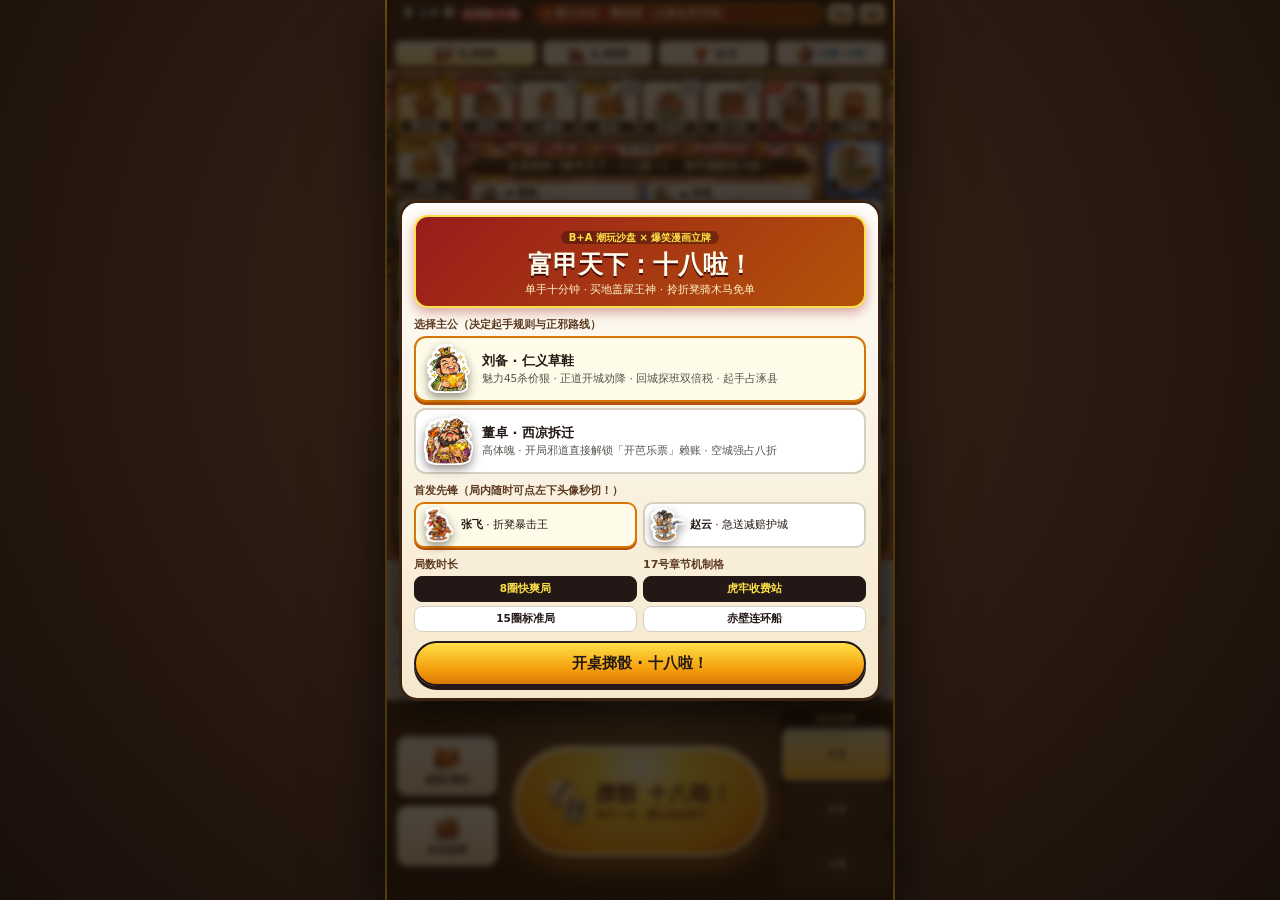
==== commit 3f770591: "feat(mvp): upgrade to 68 refined B+A assets, 3D dice bowl, zero-emoji UI & crisp typography" ====
--- a/mvp/index.html
+++ b/mvp/index.html
@@ -3,10 +3,10 @@
 <head>
   <meta charset="UTF-8" />
   <meta name="viewport" content="width=device-width, initial-scale=1.0, maximum-scale=1.0, user-scalable=no, viewport-fit=cover" />
-  <title>富甲天下：十八啦！— B+A 竖屏单手潮玩大富翁 MVP</title>
+  <title>富甲天下：十八啦！— B+A 精修版竖屏单手潮玩大富翁 MVP</title>
   <link rel="stylesheet" href="./css/style.css" />
   <script>
-    // 优雅图片兜底：正式态 100% 加载真实透明底 PNG；若开发期某图尚未落盘，自动生成清晰 SVG 立牌兜底避免断图
+    // 优雅图片兜底：正式态 100% 加载 68 张真实精修 PNG；若开发期某图尚未落盘，生成干净 SVG 立牌兜底防断图
     window.FTX_IMG_FALLBACK = function (imgEl, label) {
       if (!imgEl || imgEl.dataset.fallbackApplied === '1') return;
       imgEl.dataset.fallbackApplied = '1';
@@ -22,7 +22,7 @@
 </head>
 <body>
   <div id="desktop-stage">
-    <!-- 9:16 黄金四段式主视口（严格 8% + 54% + 16% + 22% = 100%，零纵向滚动条） -->
+    <!-- 9:16 黄金四段式主视口（严格 8% + 54% + 16% + 22% = 100%，零纵向滚动条，全界面零系统 Emoji） -->
     <main id="app-viewport" aria-label="富甲天下：十八啦！主游戏视口">
       <!-- A层：3D潮玩微缩庭院木案底图 -->
       <img
@@ -46,11 +46,11 @@
             <span id="ui-hegemon-alert-text">霸主动态：圈地抢摊中</span>
           </button>
 
-          <!-- 第三幕/全局预估火力 vs 魔王气血微缩对比条 -->
+          <!-- 第三幕/后半局预估火力 vs 魔王气血微缩对比条 -->
           <div class="boss-fire-pill hidden" id="ui-boss-bar-wrap" title="决战预估火力 vs 天命魔王气血">
             <div class="boss-fire-labels">
-              <span>🔥<b id="ui-fire-val">0</b></span>
-              <span>👹<b id="ui-bosshp-val">10000</b></span>
+              <span>火力 <b id="ui-fire-val">0</b></span>
+              <span>魔王 <b id="ui-bosshp-val">10000</b></span>
             </div>
             <div class="boss-fire-track">
               <div class="boss-fire-fill" id="ui-fire-fill" style="width: 35%"></div>
@@ -59,37 +59,64 @@
 
           <div class="topbar-tools">
             <button type="button" class="tool-chip" id="btn-speed" title="切换动画倍速">1x</button>
-            <button type="button" class="tool-chip" id="btn-audio" title="开关音效与庙会小调">🔊</button>
+            <button type="button" class="tool-chip audio-chip" id="btn-audio" title="开关音效与庙会小调">
+              <svg id="icon-sound-on" viewBox="0 0 24 24" width="13" height="13" fill="none" stroke="currentColor" stroke-width="2.5" stroke-linecap="round" stroke-linejoin="round" aria-hidden="true">
+                <polygon points="11 5 6 9 2 9 2 15 6 15 11 19 11 5"></polygon>
+                <path d="M15.54 8.46a5 5 0 0 1 0 7.07"></path>
+                <path d="M19.07 4.93a10 10 0 0 1 0 14.14"></path>
+              </svg>
+              <svg id="icon-sound-off" class="hidden" viewBox="0 0 24 24" width="13" height="13" fill="none" stroke="currentColor" stroke-width="2.5" stroke-linecap="round" stroke-linejoin="round" aria-hidden="true">
+                <polygon points="11 5 6 9 2 9 2 15 6 15 11 19 11 5"></polygon>
+                <line x1="23" y1="9" x2="17" y2="15"></line>
+                <line x1="17" y1="9" x2="23" y2="15"></line>
+              </svg>
+            </button>
           </div>
         </div>
 
         <div class="topbar-row topbar-lower">
-          <!-- 数字② 银两滚轮跳字槽 -->
+          <!-- 数字② 银两滚轮跳字槽（高精银元宝铜钱图标） -->
           <div class="res-chip res-silver" id="chip-silver">
-            <span class="res-icon">🪙</span>
-            <span class="res-val" id="ui-silver">2,000</span>
+            <img
+              class="ui-res-icon"
+              src="./assets/ui/ui_silver_ingot.png"
+              alt="银两"
+              onerror="FTX_IMG_FALLBACK(this, '银两')"
+            />
+            <span class="res-val" id="ui-silver">3,000</span>
             <span class="res-delta" id="ui-silver-delta"></span>
           </div>
 
-          <!-- 数字③ 兵力护卫槽 -->
+          <!-- 数字③ 兵力护卫槽（高精虎符帅旗图标） -->
           <div class="res-chip res-troops" id="chip-troops">
-            <span class="res-icon">🛡️</span>
+            <img
+              class="ui-res-icon"
+              src="./assets/ui/ui_troops_flag.png"
+              alt="兵力"
+              onerror="FTX_IMG_FALLBACK(this, '兵力')"
+            />
             <span class="res-val" id="ui-troops">1,000</span>
           </div>
 
-          <!-- 数字④ 气运签竹签槽 -->
+          <!-- 数字④ 气运签竹签槽（高精三支红竹气运签图标） -->
           <div class="res-chip res-sticks" id="chip-sticks" title="气运签：可在踩凶格时改命重摇或刷新政见">
             <img
-              class="mini-fortune-img"
-              src="./assets/world/icon_fortune.png"
+              class="ui-res-icon"
+              src="./assets/ui/ui_luck_sticks.png"
               alt="气运签"
-              onerror="FTX_IMG_FALLBACK(this, '签筒')"
+              onerror="FTX_IMG_FALLBACK(this, '灵签')"
             />
             <span class="res-val" id="ui-sticks">2/3</span>
           </div>
 
-          <!-- 主公四维与正邪命格胶囊 -->
+          <!-- 主公四维与正邪命格胶囊（高精正邪铜镜图标） -->
           <button type="button" class="res-chip res-fame" id="btn-lord-stats" title="查看主公四维属性与势力详情">
+            <img
+              class="ui-res-icon"
+              src="./assets/ui/ui_fame_mirror.png"
+              alt="名望"
+              onerror="FTX_IMG_FALLBACK(this, '名望')"
+            />
             <span class="fame-badge neutral" id="ui-fame-badge">中庸 0</span>
           </button>
         </div>
@@ -98,12 +125,19 @@
       <!-- ==================== ② 方环棋盘 + 中央舞台 (54%) ==================== -->
       <section id="zone-board">
         <div id="board-sandbox">
-          <!-- 8x8 方环网格：外周 28 格 (0..27) + 内侧 6x6 不切屏中央舞台 -->
+          <!-- 8x8 方环网格：外周 28 格 (0..27) + 内侧 6x6 不切屏 3D 擂台中央舞台 -->
           <div id="board-grid">
             <!-- JS 初始化时精确填充 28 个 .board-tile 格子 -->
 
-            <!-- 内侧 6x6 中央舞台（grid-row: 2/8; grid-column: 2/8，永不黑屏切场） -->
+            <!-- 内侧 6x6 中央舞台（铺设 3D 青石蟠龙浮雕武场擂台底板，永不黑屏切场） -->
             <div id="center-stage" data-mode="idle">
+              <img
+                id="stage-arena-bg"
+                src="./assets/world/stage_courtyard_arena.png"
+                alt="青石蟠龙武场擂台"
+                onerror="FTX_IMG_FALLBACK(this, '擂台')"
+              />
+
               <!-- 四州方位微铭牌 -->
               <span class="region-plate plate-north">北·中原</span>
               <span class="region-plate plate-south">南·荆州</span>
@@ -115,40 +149,64 @@
                 <span id="ui-ticker-text">欢迎来到《富甲天下：十八啦！》，单手掷骰发大财！</span>
               </div>
 
-              <!-- 舞台模式 1：日常陶碗双骰 + 霸主身家简报 -->
+              <!-- 曹操/霸主踩玩家巨城大出血肉痛颜艺特写浮层（非阻塞同屏爆笑反馈！） -->
+              <div class="hegemon-bleed-toast hidden" id="caocao-bleed-popup">
+                <img
+                  id="bleed-avatar-img"
+                  src="./assets/chars/caocao_cry.png"
+                  alt="霸主肉痛特写"
+                  onerror="FTX_IMG_FALLBACK(this, '肉痛')"
+                />
+                <div class="bleed-texts">
+                  <strong id="bleed-amount-text">曹操大出血 +1,800 两！</strong>
+                  <span id="bleed-quote-text">宁教我负天下人，休教天下人收我停车费！</span>
+                </div>
+              </div>
+
+              <!-- 舞台模式 1：霸主身家简报 + 3D 红陶描金大碗公与立体朱砂真骨骰 -->
               <div class="stage-panel active" id="stage-panel-idle">
                 <div class="rival-mini-strip" id="ui-rival-strip">
                   <div class="rival-mini-card rival-caocao" id="mini-hegemon-caocao">
                     <img src="./assets/chars/caocao_chariot.png" alt="曹操" onerror="FTX_IMG_FALLBACK(this, '曹操')" />
                     <div class="rival-mini-meta">
                       <b>◆ 曹操</b>
-                      <span id="ui-caocao-vault">¥5,000 · 3城</span>
+                      <span id="ui-caocao-vault">5,000两 · 3城</span>
                     </div>
                   </div>
                   <div class="rival-mini-card rival-sunquan" id="mini-hegemon-sunquan">
                     <img src="./assets/chars/sunquan_chariot.png" alt="孙权" onerror="FTX_IMG_FALLBACK(this, '孙权')" />
                     <div class="rival-mini-meta">
                       <b>▲ 孙权</b>
-                      <span id="ui-sunquan-vault">¥3,500 · 2城</span>
+                      <span id="ui-sunquan-vault">3,800两 · 2城</span>
                     </div>
                   </div>
                 </div>
 
-                <!-- 十八啦陶土大碗公与立体双骰 -->
+                <!-- 3D 红陶描金双龙耳「十八啦」大碗公 + 两颗立体朱砂骨骰 -->
                 <div class="dice-arena" id="dice-arena">
-                  <div class="dice-banner hidden" id="ui-dice-banner">十八啦——通杀！</div>
-                  <div class="ceramic-bowl" id="ceramic-bowl">
-                    <div class="bowl-inner">
-                      <div class="die-3d" id="die-1" data-face="6">
-                        <span class="pip p1"></span><span class="pip p2"></span><span class="pip p3"></span>
-                        <span class="pip p4"></span><span class="pip p5"></span><span class="pip p6"></span>
-                        <span class="pip p7"></span><span class="pip p8"></span><span class="pip p9"></span>
-                      </div>
-                      <div class="die-3d" id="die-2" data-face="6">
-                        <span class="pip p1"></span><span class="pip p2"></span><span class="pip p3"></span>
-                        <span class="pip p4"></span><span class="pip p5"></span><span class="pip p6"></span>
-                        <span class="pip p7"></span><span class="pip p8"></span><span class="pip p9"></span>
-                      </div>
+                  <div class="dice-banner hidden" id="ui-dice-banner">十八啦——豹子通杀！</div>
+                  <div class="bowl-3d-stage" id="ceramic-bowl">
+                    <img
+                      class="bowl-3d-img"
+                      src="./assets/world/stage_dice_bowl.png"
+                      alt="十八啦红陶描金大碗公"
+                      onerror="FTX_IMG_FALLBACK(this, '碗公')"
+                    />
+                    <div class="bowl-dice-pair">
+                      <img
+                        class="bone-die-img"
+                        id="die-1"
+                        src="./assets/world/dice_3d_6.png"
+                        alt="骰子一"
+                        onerror="FTX_IMG_FALLBACK(this, '六')"
+                      />
+                      <img
+                        class="bone-die-img"
+                        id="die-2"
+                        src="./assets/world/dice_3d_6.png"
+                        alt="骰子二"
+                        onerror="FTX_IMG_FALLBACK(this, '六')"
+                      />
                     </div>
                     <div class="bowl-sum-tag" id="ui-bowl-sum">待掷骰 · 7点最高频</div>
                   </div>
@@ -160,9 +218,8 @@
                 </div>
               </div>
 
-              <!-- 舞台模式 2：骑木马单挑不切屏舞台（复刻许昌实机标杆帧！） -->
+              <!-- 舞台模式 2：骑木马单挑不切屏舞台（两侧军师口斗 + 弹簧木马对冲 + 2.0s奇策窗） -->
               <div class="stage-panel" id="stage-panel-duel">
-                <!-- 两侧军师摇扇口斗气泡 -->
                 <div class="duel-advisors-row">
                   <div class="advisor-standee ally">
                     <img
@@ -171,10 +228,10 @@
                       alt="诸葛亮"
                       onerror="FTX_IMG_FALLBACK(this, '孔明')"
                     />
-                    <div class="comic-bubble left" id="duel-ally-bubble">夜市叫卖！</div>
+                    <div class="comic-bubble left" id="duel-ally-bubble">《夜市叫卖》斗志↑</div>
                   </div>
                   <div class="advisor-standee enemy">
-                    <div class="comic-bubble right" id="duel-enemy-bubble">气急败坏！</div>
+                    <div class="comic-bubble right" id="duel-enemy-bubble">郭嘉：气急败坏↓</div>
                     <img
                       id="duel-enemy-advisor-img"
                       src="./assets/chars/guojia_fan.png"
@@ -184,10 +241,14 @@
                   </div>
                 </div>
 
-                <!-- 中央弹簧摇摇木马对冲区 -->
                 <div class="duel-horses-arena" id="duel-horses-arena">
-                  <!-- 放水摔马喜剧乌鸦横飞层 -->
-                  <div class="crows-fly-layer hidden" id="duel-crows-layer">🐦‍⬛ 🐦‍⬛ 🐦‍⬛ 嘎……弹簧卡壳啦！</div>
+                  <!-- 放水摔马喜剧飞鸦层（纯矢量飞鸟剪影 + 台味横幅） -->
+                  <div class="crows-fly-layer hidden" id="duel-crows-layer">
+                    <svg viewBox="0 0 64 20" width="40" height="13" fill="#FFF" aria-hidden="true">
+                      <path d="M4 12 Q10 3 16 10 Q22 3 28 12 Q22 9 16 14 Q10 9 4 12 Z M34 10 Q40 2 46 9 Q52 2 58 10 Q52 7 46 12 Q40 7 34 10 Z"/>
+                    </svg>
+                    <span>嘎……木马弹簧卡壳扑街啦！</span>
+                  </div>
 
                   <div class="horse-fighter ally" id="duel-ally-fighter">
                     <img
@@ -199,7 +260,7 @@
                     <span class="fighter-tag" id="duel-ally-name">张飞</span>
                   </div>
 
-                  <div class="duel-clash-spark" id="duel-clash-spark">⚡VS🔥</div>
+                  <div class="duel-clash-spark" id="duel-clash-spark">对决</div>
 
                   <div class="horse-fighter enemy" id="duel-enemy-fighter">
                     <img
@@ -212,7 +273,6 @@
                   </div>
                 </div>
 
-                <!-- 斗志拉锯槽 + 胜算徽章 -->
                 <div class="duel-morale-wrap">
                   <div class="morale-header">
                     <span>我方斗志 <b id="duel-morale-ally">65</b></span>
@@ -229,9 +289,7 @@
                   <div class="tactic-timer-bar">
                     <div class="tactic-timer-fill" id="duel-timer-fill"></div>
                   </div>
-                  <div class="tactic-btn-group" id="duel-tactic-buttons">
-                    <!-- JS 注入发光「⚡ 拍出战斗奇策！」按钮与「直接开打」跳过键 -->
-                  </div>
+                  <div class="tactic-btn-group" id="duel-tactic-buttons"></div>
                 </div>
               </div>
 
@@ -276,7 +334,7 @@
                       onerror="FTX_IMG_FALLBACK(this, '先锋')"
                     />
                   </div>
-                  <div class="finale-fx-burst" id="finale-fx-burst">💥</div>
+                  <div class="finale-fx-burst" id="finale-fx-burst">轰击</div>
                   <div class="finale-boss-side" id="finale-boss-side">
                     <img
                       id="finale-boss-img"
@@ -291,17 +349,17 @@
             </div>
           </div>
 
-          <!-- B层：棋盘 2D 模切白边立牌小人独立动画层（覆盖在 8x8 Grid 上逐格弹跳） -->
+          <!-- B层：棋盘 2D 模切白边立牌小人独立动画层 -->
           <div id="board-pieces-layer">
             <div class="board-piece piece-caocao" id="piece-caocao">
               <img src="./assets/chars/caocao_chariot.png" alt="曹操车驾" onerror="FTX_IMG_FALLBACK(this, '曹操')" />
               <span class="piece-flag caocao">◆曹</span>
-              <span class="piece-status hidden" id="piece-caocao-status">💤</span>
+              <span class="piece-status hidden" id="piece-caocao-status">瘫3</span>
             </div>
             <div class="board-piece piece-sunquan" id="piece-sunquan">
               <img src="./assets/chars/sunquan_chariot.png" alt="孙权车驾" onerror="FTX_IMG_FALLBACK(this, '孙权')" />
               <span class="piece-flag sunquan">▲孙</span>
-              <span class="piece-status hidden" id="piece-sunquan-status">💤</span>
+              <span class="piece-status hidden" id="piece-sunquan-status">瘫3</span>
             </div>
             <div id="pieces-debt-container"></div>
             <div class="board-piece piece-player" id="piece-player">
@@ -311,7 +369,7 @@
                 alt="主公"
                 onerror="FTX_IMG_FALLBACK(this, '主公')"
               />
-              <span class="piece-flag player" id="piece-player-flag">●主公</span>
+              <span class="piece-flag player" id="piece-player-flag">●刘备</span>
             </div>
           </div>
 
@@ -319,7 +377,7 @@
           <div class="tile-popover hidden" id="tile-popover">
             <div class="tile-popover-head">
               <strong id="pop-tile-title">13 许昌（州府）</strong>
-              <button type="button" class="pop-close-btn" id="btn-close-popover">✕</button>
+              <button type="button" class="pop-close-btn" id="btn-close-popover">×</button>
             </div>
             <div class="tile-popover-body" id="pop-tile-body"></div>
           </div>
@@ -328,7 +386,7 @@
 
       <!-- ==================== ③ 构筑与手牌舱 (16%) ==================== -->
       <section id="zone-deck">
-        <!-- 上层：左侧先锋头像（点击切换张飞/赵云） + 四件装备槽 + 已选政见/命格抽屉按钮 -->
+        <!-- 上层：左侧先锋头像（点击切换张飞/赵云） + 四件插画装备槽 + 政见卷轴按钮 -->
         <div class="deck-upper-bar">
           <button type="button" class="vanguard-switch-btn" id="btn-switch-vanguard" title="点击切换出战先锋（张飞 / 赵云）">
             <img
@@ -339,8 +397,8 @@
               onerror="FTX_IMG_FALLBACK(this, '先锋')"
             />
             <div class="vg-meta">
-              <span class="vg-name" id="ui-vanguard-name">张飞 <small>🔄换将</small></span>
-              <span class="vg-power" id="ui-vanguard-power">武斗 92</span>
+              <span class="vg-name" id="ui-vanguard-name">张飞 <small class="swap-pill">换将</small></span>
+              <span class="vg-power" id="ui-vanguard-power">武斗 102</span>
             </div>
             <img
               class="adv-mini-avatar"
@@ -354,56 +412,57 @@
 
           <div class="equip-slots-row" id="ui-equip-slots">
             <div class="equip-slot tier-1" data-slot="weapon" title="兵器槽">
-              <span class="slot-icon">🗡️</span>
-              <span class="slot-name">牙签</span>
+              <img class="eq-slot-img" src="./assets/ui/eq_slot_weapon.png" alt="兵器" onerror="FTX_IMG_FALLBACK(this, '兵器')" />
+              <span class="slot-name">牙签+6</span>
             </div>
             <div class="equip-slot empty" data-slot="helm" title="头冠槽">
-              <span class="slot-icon">🪖</span>
-              <span class="slot-name">空置</span>
+              <img class="eq-slot-img" src="./assets/ui/eq_slot_helm.png" alt="头冠" onerror="FTX_IMG_FALLBACK(this, '头冠')" />
+              <span class="slot-name">头冠</span>
             </div>
             <div class="equip-slot empty" data-slot="armor" title="衣甲槽">
-              <span class="slot-icon">🥋</span>
-              <span class="slot-name">空置</span>
-            </div>
-            <div class="equip-slot tier-1" data-slot="mount" title="坐骑槽">
-              <span class="slot-icon">🐴</span>
+              <img class="eq-slot-img" src="./assets/ui/eq_slot_armor.png" alt="衣甲" onerror="FTX_IMG_FALLBACK(this, '衣甲')" />
+              <span class="slot-name">衣甲</span>
+            </div>
+            <div class="equip-slot empty" data-slot="mount" title="坐骑槽">
+              <img class="eq-slot-img" src="./assets/ui/eq_slot_mount.png" alt="坐骑" onerror="FTX_IMG_FALLBACK(this, '木马')" />
               <span class="slot-name">木马</span>
             </div>
           </div>
 
           <button type="button" class="policy-drawer-btn" id="btn-policy-drawer" title="查看已选政见与命格词条">
-            <span class="pd-icon">📜</span>
+            <img
+              class="pd-scroll-img"
+              src="./assets/ui/ui_policy_scroll.png"
+              alt="政见卷轴"
+              onerror="FTX_IMG_FALLBACK(this, '政见')"
+            />
             <span class="pd-label">政见 <b id="ui-policy-count">0</b></span>
           </button>
         </div>
 
-        <!-- 下层：3张棋盘锦囊手牌 + 2张战斗奇策手牌 -->
+        <!-- 下层：3张棋盘锦囊手牌 + 2张战斗奇策手牌（每张渲染高精卡面插画） -->
         <div class="deck-cards-bar">
           <div class="card-group board-card-group">
             <span class="group-tag">锦囊</span>
-            <div class="card-slots" id="ui-board-cards">
-              <!-- JS 渲染 3 个棋盘锦囊槽 -->
-            </div>
+            <div class="card-slots" id="ui-board-cards"></div>
           </div>
           <div class="card-group combat-card-group">
             <span class="group-tag combat">奇策</span>
-            <div class="card-slots" id="ui-combat-cards">
-              <!-- JS 渲染 2 个战斗奇策槽 -->
-            </div>
+            <div class="card-slots" id="ui-combat-cards"></div>
           </div>
         </div>
       </section>
 
       <!-- ==================== ④ 底部大拇指热区 (22%) ==================== -->
       <footer id="zone-thumb">
-        <!-- 左侧辅助列：规则/战报快查 + 自动连掷托管 -->
+        <!-- 左侧辅助列：竹简战报钮 + 发条木牛流马自动连掷钮 -->
         <div class="thumb-left-col">
           <button type="button" class="thumb-round-btn" id="btn-open-log">
-            <span class="tr-icon">📖</span>
+            <img class="tr-img" src="./assets/ui/ui_btn_log.png" alt="战报规则" onerror="FTX_IMG_FALLBACK(this, '战报')" />
             <span class="tr-txt">战报/规则</span>
           </button>
           <button type="button" class="thumb-round-btn" id="btn-auto-roll">
-            <span class="tr-icon">🤖</span>
+            <img class="tr-img" src="./assets/ui/ui_btn_auto.png" alt="木牛流马连掷" onerror="FTX_IMG_FALLBACK(this, '连掷')" />
             <span class="tr-txt" id="ui-auto-txt">自动连掷</span>
           </button>
         </div>
@@ -411,14 +470,14 @@
         <!-- 中央超大立体鎏金「掷骰 十八啦！」主按键 + 凶格「气运签改命重摇！」救急钮 -->
         <div class="thumb-center-col">
           <button type="button" class="luck-reroll-btn hidden" id="btn-luck-reroll">
-            <img src="./assets/world/icon_fortune.png" alt="改命" onerror="FTX_IMG_FALLBACK(this, '改命')" />
+            <img src="./assets/ui/ui_luck_sticks.png" alt="气运灵签" onerror="FTX_IMG_FALLBACK(this, '改命')" />
             <span id="ui-reroll-text">气运签改命重摇！</span>
           </button>
 
           <button type="button" class="gold-roll-btn" id="btn-roll">
             <div class="roll-dice-icons" aria-hidden="true">
-              <span class="mini-die d3">⚂</span>
-              <span class="mini-die d6">⚅</span>
+              <img class="btn-die-img d-top" src="./assets/world/dice_3d_3.png" alt="" onerror="FTX_IMG_FALLBACK(this, '三')" />
+              <img class="btn-die-img d-bot" src="./assets/world/dice_3d_6.png" alt="" onerror="FTX_IMG_FALLBACK(this, '六')" />
             </div>
             <div class="roll-btn-texts">
               <span class="roll-main-title" id="ui-roll-title">掷骰 十八啦！</span>
@@ -429,7 +488,7 @@
 
         <!-- 右侧「加注 ×1 / ×2 / ×3」火焰拨片 -->
         <div class="thumb-right-col" id="ui-bet-box">
-          <div class="bet-header">🔥 加注</div>
+          <div class="bet-header">加注倍率</div>
           <div class="bet-buttons">
             <button type="button" class="bet-btn active" data-bet="1">×1</button>
             <button type="button" class="bet-btn" data-bet="2">×2</button>
@@ -456,14 +515,14 @@
                 <img src="./assets/chars/liubei_happy.png" alt="刘备" onerror="FTX_IMG_FALLBACK(this, '刘备')" />
                 <div class="lord-pick-info">
                   <strong>刘备 · 仁义草鞋</strong>
-                  <span>魅力40杀价狠 · 回城探班双倍税+补兵 · 起手占涿县</span>
+                  <span>魅力45杀价狠 · 正道开城劝降 · 回城探班双倍税 · 起手占涿县</span>
                 </div>
               </button>
               <button type="button" class="lord-pick-card" data-lord="dongzhuo">
-                <img src="./assets/chars/dongzhuo_piece.png" alt="董卓" onerror="FTX_IMG_FALLBACK(this, '董卓')" />
+                <img src="./assets/chars/dongzhuo_happy.png" alt="董卓" onerror="FTX_IMG_FALLBACK(this, '董卓')" />
                 <div class="lord-pick-info">
                   <strong>董卓 · 西凉拆迁</strong>
-                  <span>高体魄 · 开局邪道名望-30直接解锁「开芭乐票」赖账 · 抢地八折</span>
+                  <span>高体魄 · 开局邪道直接解锁「开芭乐票」赖账 · 空城强占八折</span>
                 </div>
               </button>
             </div>
@@ -487,21 +546,21 @@
             <div class="start-section half">
               <div class="sec-label">局数时长</div>
               <div class="seg-group" id="start-loops-pick">
-                <button type="button" class="seg-btn selected" data-loops="8">⚡ 8圈快爽局</button>
-                <button type="button" class="seg-btn" data-loops="15">🏆 15圈标准局</button>
+                <button type="button" class="seg-btn selected" data-loops="8">8圈快爽局</button>
+                <button type="button" class="seg-btn" data-loops="15">15圈标准局</button>
               </div>
             </div>
             <div class="start-section half">
               <div class="sec-label">17号章节机制格</div>
               <div class="seg-group" id="start-mode-pick">
-                <button type="button" class="seg-btn selected" data-mode="hulao">🐯 虎牢收费站</button>
-                <button type="button" class="seg-btn" data-mode="chibi">🔥 赤壁连环船</button>
+                <button type="button" class="seg-btn selected" data-mode="hulao">虎牢收费站</button>
+                <button type="button" class="seg-btn" data-mode="chibi">赤壁连环船</button>
               </div>
             </div>
           </div>
 
           <button type="button" class="primary-cta-btn" id="btn-start-game">
-            🎲 开桌掷骰 · 十八啦！
+            开桌掷骰 · 十八啦！
           </button>
         </div>
       </div>
@@ -512,25 +571,24 @@
           <div class="landing-top-strip">
             <span class="landing-tile-badge" id="landing-tile-title">13 许昌（曹操 Lv.5）</span>
             <button type="button" class="sheet-reroll-chip hidden" id="btn-sheet-reroll">
-              🎋 耗1签改命重摇
+              <img src="./assets/ui/ui_luck_sticks.png" alt="" onerror="FTX_IMG_FALLBACK(this, '签')" />
+              <span id="ui-sheet-reroll-txt">耗1签改命重摇</span>
             </button>
           </div>
 
-          <!-- 踩敌城专属：复刻许昌实机帧（左主公飙泪/坏笑大头像 + 大红字 -8000 + 右四色立体大键） -->
+          <!-- 踩敌城专属：左主公专属哭笑大头像 + 大红字过路费 + 右固定四键 -->
           <div class="four-choice-layout" id="landing-four-choice">
             <div class="toll-cry-left">
               <img
                 id="landing-mood-img"
                 src="./assets/chars/liubei_cry.png"
-                alt="主公表情"
+                alt="主公颜艺"
                 onerror="FTX_IMG_FALLBACK(this, '颜艺')"
               />
               <div class="toll-big-number" id="landing-toll-num">-8,000</div>
               <div class="toll-sub-quote" id="landing-sub-quote">夭寿哦！住一晚这么贵！</div>
             </div>
-            <div class="four-buttons-grid" id="landing-four-buttons">
-              <!-- JS 严格按固定四键顺序生成：1.缴交(或开芭乐票) 2.单挑 3.野战 4.攻城(或开城劝降) -->
-            </div>
+            <div class="four-buttons-grid" id="landing-four-buttons"></div>
           </div>
 
           <!-- 普通功能格/无主城/赌场/夜市/奇遇通用紧凑布局 -->
@@ -555,15 +613,15 @@
       <!-- 3. 左旧右新「即换即融」对比条 -->
       <div class="bottom-sheet hidden" id="sheet-equip">
         <div class="equip-compare-card">
-          <div class="equip-sheet-title">⚔️ 喜获新行头 · 即换即融（落选自动折算现银！）</div>
+          <div class="equip-sheet-title">喜获新行头 · 即换即融（落选自动折算现银！）</div>
           <div class="equip-compare-grid">
             <div class="equip-box old-box" id="equip-old-box"></div>
-            <div class="equip-vs-arrow">➡</div>
+            <div class="equip-vs-arrow">对比</div>
             <div class="equip-box new-box" id="equip-new-box"></div>
           </div>
           <div class="equip-action-row">
             <button type="button" class="eq-btn sell" id="btn-equip-sell">保留旧装 · 新货折银</button>
-            <button type="button" class="eq-btn equip" id="btn-equip-wear">✨ 换上新装 · 旧货折银</button>
+            <button type="button" class="eq-btn equip" id="btn-equip-wear">换上新装 · 旧货折银</button>
           </div>
         </div>
       </div>
@@ -573,11 +631,11 @@
         <div class="modal-card estate-modal-card">
           <div class="estate-header">
             <div>
-              <h2>🏯 过圈置业时间</h2>
+              <h2>过圈置业时间</h2>
               <p id="estate-loop-summary">本圈俸禄与税收已入袋，每座城限升 1 级！</p>
             </div>
             <button type="button" class="uncle-auto-btn" id="btn-uncle-auto">
-              👴 阿伯代办
+              阿伯代办
               <small>一键最优盖楼</small>
             </button>
           </div>
@@ -587,12 +645,10 @@
             <span>名下产业：<b id="estate-city-count">2</b> 座</span>
           </div>
 
-          <div class="estate-cities-list" id="estate-cities-list">
-            <!-- JS 渲染每座城：一键升规模、盖7种蓝图建筑(含箭塔/屎王神/市集图标)、调派太守 -->
-          </div>
+          <div class="estate-cities-list" id="estate-cities-list"></div>
 
           <button type="button" class="primary-cta-btn" id="btn-finish-estate">
-            ✅ 置业完毕 · 继续跑圈
+            置业完毕 · 继续跑圈
           </button>
         </div>
       </div>
@@ -601,15 +657,14 @@
       <div class="modal-mask hidden" id="modal-policy">
         <div class="modal-card policy-modal-card">
           <div class="policy-header">
-            <span class="policy-kicker">🗳️ 里民大会 · 选定全场高喊「冻蒜！」</span>
+            <span class="policy-kicker">里民大会 · 选定全场高喊「冻蒜！」</span>
             <h2>政见三选一</h2>
           </div>
-          <div class="policy-cards-list" id="policy-cards-list">
-            <!-- JS 渲染 3 张政见卡 -->
-          </div>
+          <div class="policy-cards-list" id="policy-cards-list"></div>
           <div class="policy-footer">
             <button type="button" class="secondary-pill-btn" id="btn-refresh-policy">
-              🎋 耗 1 支气运签重抽政见
+              <img src="./assets/ui/ui_luck_sticks.png" alt="" onerror="FTX_IMG_FALLBACK(this, '签')" />
+              <span id="ui-refresh-policy-txt">耗 1 支气运签重抽政见</span>
             </button>
           </div>
         </div>
@@ -619,8 +674,8 @@
       <div class="modal-mask hidden" id="modal-rival">
         <div class="modal-card rival-modal-card">
           <div class="rival-exam-head">
-            <span class="exam-kicker">🚨 期中考 · 踢馆宿敌拦路！</span>
-            <h2 id="rival-exam-title">督邮·查税官</h2>
+            <span class="exam-kicker">期中考 · 踢馆宿敌拦路！</span>
+            <h2 id="rival-exam-title">督邮·黑心查税官</h2>
           </div>
           <div class="rival-exam-body">
             <img
@@ -640,7 +695,7 @@
         <div class="card-use-box">
           <div class="card-use-head">
             <strong id="card-use-title">施放棋盘锦囊</strong>
-            <button type="button" class="pop-close-btn" id="btn-cancel-card">✕</button>
+            <button type="button" class="pop-close-btn" id="btn-cancel-card">×</button>
           </div>
           <p class="card-use-desc" id="card-use-desc"></p>
           <div class="card-step-picker" id="card-use-options"></div>
@@ -652,7 +707,7 @@
         <div class="modal-card info-drawer-card">
           <div class="info-drawer-head">
             <h3 id="drawer-title">局势与战报</h3>
-            <button type="button" class="pop-close-btn" id="btn-close-drawer">✕</button>
+            <button type="button" class="pop-close-btn" id="btn-close-drawer">×</button>
           </div>
           <div class="info-drawer-content" id="drawer-content"></div>
         </div>
@@ -679,10 +734,11 @@
 
           <div class="go-actions">
             <button type="button" class="luck-retry-boss-btn hidden" id="btn-retry-boss">
-              🎋 耗1支气运签 · 逆天重轰第三段！
+              <img src="./assets/ui/ui_luck_sticks.png" alt="" onerror="FTX_IMG_FALLBACK(this, '签')" />
+              <span>耗1支气运签 · 逆天重轰第三段！</span>
             </button>
             <button type="button" class="primary-cta-btn" id="btn-restart-game">
-              🔄 再来一局 · 十八啦！
+              再来一局 · 十八啦！
             </button>
           </div>
         </div>
--- a/mvp/css/style.css
+++ b/mvp/css/style.css
@@ -1,7 +1,7 @@
 /* ==========================================================================
-   《富甲天下：十八啦！》 B+A 融合美学样式表 (mvp/css/style.css)
-   - A层：3D 潮玩微缩沙盘立体砖木底座 + 微缩城池模型光影
-   - B层：2D 粗墨线模切白边立牌 (Die-Cut Standee) + 弹簧木马与颜艺演出
+   《富甲天下：十八啦！》 B+A 融合精修版样式表 (mvp/css/style.css)
+   - A层：3D 潮玩微缩沙盘 + 青石蟠龙擂台 + 红陶描金碗公与立体朱砂真骨骰
+   - B层：2D 粗墨线模切白边立牌 + 董卓/刘备/曹操专属颜艺 + 全界面高精插画零 Emoji
    - 拓扑：严格对齐 fig01 四段式屏占比 8% + 54% + 16% + 22% = 100%，零纵向溢出
    ========================================================================== */
 
@@ -15,14 +15,11 @@
   --c-wood-mid: #784B2A;
   --c-cream: #FFF9EC;
   --c-parchment: #F6ECD6;
-  --c-gold-light: #FFF099;
-  --c-gold-mid: #F5B81C;
-  --c-gold-deep: #B86B00;
   --standee-shadow: drop-shadow(1.5px 0 0 #FFFFFF)
                     drop-shadow(-1.5px 0 0 #FFFFFF)
                     drop-shadow(0 1.5px 0 #FFFFFF)
                     drop-shadow(0 -1.5px 0 #FFFFFF)
-                    drop-shadow(0 4px 5px rgba(25, 15, 8, 0.45));
+                    drop-shadow(0 4px 5px rgba(25, 15, 8, 0.46));
   --font-ui: "PingFang SC", "Hiragino Sans GB", "Noto Sans SC", "Microsoft YaHei", system-ui, sans-serif;
 }
 
@@ -97,7 +94,7 @@
   height: 100%;
   object-fit: cover;
   z-index: 0;
-  opacity: 0.92;
+  opacity: 0.94;
   pointer-events: none;
 }
 
@@ -111,7 +108,6 @@
   min-width: 0;
 }
 
-/* 震屏反馈 */
 #app-viewport.screen-shake {
   animation: shake-impact 0.36s cubic-bezier(0.36, 0.07, 0.19, 0.97) both;
 }
@@ -126,7 +122,7 @@
 
 /* ==================== ① 顶部状态栏 (8%) ==================== */
 #zone-topbar {
-  background: linear-gradient(180deg, rgba(46, 26, 14, 0.96) 0%, rgba(68, 39, 21, 0.92) 100%);
+  background: linear-gradient(180deg, rgba(46, 26, 14, 0.96) 0%, rgba(68, 39, 21, 0.93) 100%);
   border-bottom: 2px solid #D49B38;
   padding: 3px 7px;
   display: flex;
@@ -148,8 +144,8 @@
   display: inline-flex;
   align-items: center;
   gap: 4px;
-  background: rgba(0, 0, 0, 0.38);
-  border: 1px solid rgba(245, 184, 28, 0.55);
+  background: rgba(0, 0, 0, 0.42);
+  border: 1px solid rgba(245, 184, 28, 0.6);
   border-radius: 999px;
   padding: 2px 7px;
   font-size: clamp(10px, 1.32dvh, 12px);
@@ -163,7 +159,7 @@
   color: #FFF;
   border-radius: 999px;
   padding: 0 5px;
-  font-size: clamp(9px, 1.1dvh, 10.5px);
+  font-size: clamp(9px, 1.08dvh, 10.5px);
   font-weight: 700;
 }
 
@@ -172,13 +168,13 @@
   min-width: 0;
   display: flex;
   align-items: center;
-  gap: 4px;
-  background: linear-gradient(90deg, rgba(185, 28, 28, 0.85), rgba(146, 64, 14, 0.85));
+  gap: 5px;
+  background: linear-gradient(90deg, rgba(185, 28, 28, 0.88), rgba(146, 64, 14, 0.88));
   border: 1px solid #FBBF24;
   border-radius: 999px;
-  padding: 2px 7px;
+  padding: 2px 8px;
   color: #FEF3C7;
-  font-size: clamp(9.5px, 1.22dvh, 11.5px);
+  font-size: clamp(9.5px, 1.2dvh, 11.5px);
   font-weight: 700;
   overflow: hidden;
 }
@@ -205,10 +201,10 @@
 }
 
 .boss-fire-pill {
-  width: 96px;
+  width: 102px;
   flex-shrink: 0;
-  background: rgba(15, 23, 42, 0.72);
-  border: 1px solid rgba(251, 191, 36, 0.6);
+  background: rgba(15, 23, 42, 0.78);
+  border: 1px solid rgba(251, 191, 36, 0.65);
   border-radius: 6px;
   padding: 1px 4px;
   display: flex;
@@ -219,7 +215,7 @@
 .boss-fire-labels {
   display: flex;
   justify-content: space-between;
-  font-size: 9px;
+  font-size: 8.5px;
   line-height: 1.1;
   color: #FDE68A;
 }
@@ -254,6 +250,9 @@
   font-size: 11px;
   font-weight: 900;
   box-shadow: 0 2px 0 #2B180C;
+  display: inline-flex;
+  align-items: center;
+  justify-content: center;
 }
 
 .tool-chip:active {
@@ -268,24 +267,32 @@
 .res-chip {
   flex: 1;
   min-width: 0;
-  height: clamp(23px, 2.9dvh, 28px);
-  background: rgba(255, 249, 235, 0.94);
+  height: clamp(23px, 2.95dvh, 29px);
+  background: rgba(255, 249, 235, 0.96);
   border: 1.5px solid #3B2313;
   border-radius: 7px;
   padding: 0 5px;
   display: flex;
   align-items: center;
   justify-content: center;
-  gap: 3px;
+  gap: 3.5px;
   color: #231815;
-  font-size: clamp(10.5px, 1.38dvh, 13px);
+  font-size: clamp(10.5px, 1.36dvh, 13px);
   font-weight: 900;
   box-shadow: inset 0 1px 0 #FFF, 0 2px 0 rgba(35, 24, 21, 0.55);
   position: relative;
 }
 
+.ui-res-icon {
+  width: clamp(16px, 2.2dvh, 21px);
+  height: clamp(16px, 2.2dvh, 21px);
+  object-fit: contain;
+  flex-shrink: 0;
+  filter: drop-shadow(0 1px 1px rgba(0, 0, 0, 0.28));
+}
+
 .res-silver {
-  flex: 1.35;
+  flex: 1.32;
   background: linear-gradient(180deg, #FFFBEB, #FDE68A);
 }
 
@@ -295,13 +302,13 @@
 
 @keyframes silver-bump {
   0% { transform: scale(1); }
-  40% { transform: scale(1.15); }
+  40% { transform: scale(1.14); }
   100% { transform: scale(1); }
 }
 
 .res-delta {
   position: absolute;
-  right: 3px;
+  right: 2px;
   top: -8px;
   font-size: 10px;
   font-weight: 900;
@@ -326,18 +333,11 @@
   transform: translateY(-2px);
 }
 
-.mini-fortune-img {
-  width: 17px;
-  height: 17px;
-  object-fit: contain;
-}
-
 .fame-badge {
-  font-size: clamp(9.5px, 1.2dvh, 11.5px);
+  font-size: clamp(9px, 1.16dvh, 11px);
   font-weight: 800;
   white-space: nowrap;
 }
-
 .fame-badge.righteous { color: #0369A1; }
 .fame-badge.evil { color: #7E22CE; }
 .fame-badge.neutral { color: #57534E; }
@@ -354,11 +354,11 @@
   position: relative;
   width: 100%;
   height: 100%;
-  background: rgba(94, 58, 32, 0.42);
+  background: rgba(84, 49, 25, 0.46);
   border-radius: 12px;
   padding: 3px;
-  border: 2px solid rgba(74, 46, 27, 0.85);
-  box-shadow: inset 0 2px 8px rgba(0, 0, 0, 0.35);
+  border: 2px solid rgba(68, 39, 21, 0.88);
+  box-shadow: inset 0 2px 8px rgba(0, 0, 0, 0.38);
 }
 
 #board-grid {
@@ -370,21 +370,21 @@
   gap: 3px;
 }
 
-/* A层：3D 潮玩微缩沙盘立体格子 */
+/* A层：3D 潮玩微缩沙盘立体格子（精修排版：全宽城名零截断 + 顶部琥珀价标/势力等级标） */
 .board-tile {
   position: relative;
   border-radius: 7px;
-  background: linear-gradient(180deg, #FBF4E4 0%, #E7D7BA 100%);
-  border: 1.5px solid #6E5338;
+  background: linear-gradient(180deg, #FBF4E4 0%, #E6D4B3 100%);
+  border: 1.6px solid #6E5338;
   box-shadow:
-    0 3.5px 0 #6B4E33,
-    0 5px 6px rgba(0, 0, 0, 0.32),
-    inset 0 1px 0 rgba(255, 255, 255, 0.85);
+    0 3.5px 0 #65482E,
+    0 5px 6px rgba(0, 0, 0, 0.34),
+    inset 0 1px 0 rgba(255, 255, 255, 0.88);
   display: flex;
   flex-direction: column;
   align-items: center;
   justify-content: space-between;
-  padding: 1px 2px 2px;
+  padding: 1px 1.5px 1.5px;
   cursor: pointer;
   overflow: visible;
   transition: transform 0.14s ease, box-shadow 0.14s ease;
@@ -394,15 +394,14 @@
   transform: translateY(2px);
 }
 
-/* 地形底纹微色调 */
 .board-tile.terrain-water {
-  background: linear-gradient(180deg, #E6F6FF 0%, #BAE0F8 100%);
+  background: linear-gradient(180deg, #E6F6FF 0%, #B8DFF8 100%);
 }
 .board-tile.terrain-forest {
-  background: linear-gradient(180deg, #ECFCCB 0%, #C9E89B 100%);
+  background: linear-gradient(180deg, #ECFCCB 0%, #C6E696 100%);
 }
 .board-tile.tile-corner {
-  background: linear-gradient(180deg, #FFF7D6 0%, #F3D078 100%);
+  background: linear-gradient(180deg, #FFF8DC 0%, #F4CE72 100%);
   border: 2px solid #92540C;
   box-shadow:
     0 4px 0 #7C4306,
@@ -410,43 +409,46 @@
     inset 0 1.5px 0 #FFFDF2;
 }
 
-/* 势力归属双编码：鲜明色边 + 左上几何旗标 */
+/* 势力归属鲜明色边 */
 .board-tile.owner-player {
   border: 2.2px solid #16A34A;
-  box-shadow: 0 3.5px 0 #14532D, 0 5px 6px rgba(0, 0, 0, 0.3), inset 0 0 0 1px rgba(22, 163, 74, 0.25);
+  box-shadow: 0 3.5px 0 #14532D, 0 5px 6px rgba(0, 0, 0, 0.3), inset 0 0 0 1px rgba(22, 163, 74, 0.28);
 }
 .board-tile.owner-caocao {
   border: 2.2px solid #DC2626;
-  box-shadow: 0 3.5px 0 #7F1D1D, 0 5px 6px rgba(0, 0, 0, 0.3), inset 0 0 0 1px rgba(220, 38, 38, 0.25);
+  box-shadow: 0 3.5px 0 #7F1D1D, 0 5px 6px rgba(0, 0, 0, 0.3), inset 0 0 0 1px rgba(220, 38, 38, 0.28);
 }
 .board-tile.owner-sunquan {
   border: 2.2px solid #2563EB;
-  box-shadow: 0 3.5px 0 #1E3A8A, 0 5px 6px rgba(0, 0, 0, 0.3), inset 0 0 0 1px rgba(37, 99, 235, 0.25);
-}
-
-.tile-owner-flag {
+  box-shadow: 0 3.5px 0 #1E3A8A, 0 5px 6px rgba(0, 0, 0, 0.3), inset 0 0 0 1px rgba(37, 99, 235, 0.28);
+}
+
+/* 左上角「势力几何双编码+等级」或「琥珀金地价标（零$号！）」 */
+.tile-top-tag {
   position: absolute;
   top: -2px;
   left: -2px;
   z-index: 4;
-  font-size: 8.5px;
-  line-height: 1;
-  font-weight: 900;
-  padding: 1.5px 3px;
-  border-radius: 4px 0 4px 0;
-  color: #FFF;
-  box-shadow: 0 1px 2px rgba(0,0,0,0.35);
-}
-.tile-owner-flag.player { background: #16A34A; }
-.tile-owner-flag.caocao { background: #DC2626; }
-.tile-owner-flag.sunquan { background: #2563EB; }
-
-/* 屎王神被熏绿雾边框 */
+  font-size: 8px;
+  line-height: 1.1;
+  font-weight: 900;
+  padding: 1px 3px;
+  border-radius: 5px 0 5px 0;
+  box-shadow: 0 1px 2px rgba(0, 0, 0, 0.38);
+  white-space: nowrap;
+  pointer-events: none;
+}
+.tile-top-tag.player { background: #16A34A; color: #FFF; border: 1px solid #DCFCE7; }
+.tile-top-tag.caocao { background: #DC2626; color: #FEF08A; border: 1px solid #FEE2E2; }
+.tile-top-tag.sunquan { background: #2563EB; color: #FFF; border: 1px solid #DBEAFE; }
+.tile-top-tag.price { background: linear-gradient(180deg, #FEF08A, #F59E0B); color: #3B1D0A; border: 1px solid #78350F; }
+.tile-top-tag.pot { background: linear-gradient(180deg, #FDE047, #D97706); color: #231815; border: 1px solid #78350F; }
+
 .board-tile.is-smoked {
-  box-shadow: 0 3.5px 0 #3F6212, 0 0 9px rgba(132, 204, 22, 0.85) !important;
-}
-
-/* 3D 微缩城池与功能建筑图标 */
+  box-shadow: 0 3.5px 0 #3F6212, 0 0 10px rgba(132, 204, 22, 0.9) !important;
+}
+
+/* 3D 微缩城池与功能建筑模型（饱满居中） */
 .tile-model-wrap {
   flex: 1;
   width: 100%;
@@ -455,26 +457,28 @@
   align-items: center;
   justify-content: center;
   position: relative;
+  padding-top: 3px;
 }
 
 .tile-model-img {
-  width: 82%;
-  height: 88%;
-  object-fit: contain;
-  filter: drop-shadow(0 2px 2px rgba(0, 0, 0, 0.32));
+  width: 88%;
+  height: 92%;
+  object-fit: contain;
+  filter: drop-shadow(0 2px 2.5px rgba(0, 0, 0, 0.35));
   pointer-events: none;
 }
 
+.board-tile.tile-lv4 .tile-model-img,
 .board-tile.tile-lv5 .tile-model-img {
-  width: 94%;
+  width: 96%;
   height: 98%;
   transform: translateY(-2px);
 }
 
-/* 城防建筑微缩角标（箭塔、屎王神带绿烟、市集） */
+/* 城防建筑微缩圆章角标（箭塔、屎王神绿烟、粮仓、私掠站等） */
 .tile-bldg-badges {
   position: absolute;
-  bottom: 11px;
+  bottom: 13px;
   right: -2px;
   z-index: 5;
   display: flex;
@@ -484,13 +488,13 @@
 }
 
 .tile-bldg-icon {
-  width: 16px;
-  height: 16px;
-  object-fit: contain;
-  background: rgba(255, 253, 245, 0.9);
+  width: 17px;
+  height: 17px;
+  object-fit: contain;
+  background: radial-gradient(circle, #FFFDF7 55%, #FDE68A 100%);
   border-radius: 50%;
-  border: 1px solid #4A2E1B;
-  filter: drop-shadow(0 1px 2px rgba(0,0,0,0.4));
+  border: 1.2px solid #4A2E1B;
+  box-shadow: 0 1.5px 3px rgba(0, 0, 0, 0.42);
 }
 
 .poop-god-wrap {
@@ -498,64 +502,82 @@
   display: inline-flex;
 }
 
+.poop-god-wrap::before,
 .poop-god-wrap::after {
-  content: "〰";
+  content: "";
   position: absolute;
-  top: -8px;
-  left: 2px;
-  font-size: 10px;
-  font-weight: 900;
-  color: #65A30D;
-  text-shadow: 0 0 3px #BEF264;
+  top: -5px;
+  left: 4px;
+  width: 7px;
+  height: 7px;
+  border-radius: 50%;
+  background: radial-gradient(circle, rgba(163, 230, 53, 0.9) 0%, rgba(101, 163, 13, 0) 75%);
   animation: poop-smoke 1.4s ease-in-out infinite;
 }
+.poop-god-wrap::after {
+  left: 9px;
+  animation-delay: 0.65s;
+}
 
 @keyframes poop-smoke {
-  0% { transform: translateY(2px) scale(0.8); opacity: 0.35; }
-  50% { transform: translateY(-3px) scale(1.15); opacity: 1; }
-  100% { transform: translateY(-7px) scale(0.9); opacity: 0; }
-}
-
-/* 状态小角标（溃散白旗、红包、半价、路障乌龟） */
-.tile-fx-tag {
+  0% { transform: translateY(2px) scale(0.7); opacity: 0.35; }
+  50% { transform: translateY(-4px) scale(1.25); opacity: 0.95; }
+  100% { transform: translateY(-9px) scale(1.5); opacity: 0; }
+}
+
+/* 状态微章（路障乌龟真图、溃散、红包、五折、精英） */
+.tile-fx-badges {
   position: absolute;
-  bottom: 12px;
-  left: 0;
+  bottom: 13px;
+  left: -1px;
   z-index: 5;
-  font-size: 9px;
-  line-height: 1;
-  filter: drop-shadow(0 1px 1px rgba(0,0,0,0.5));
+  display: flex;
+  flex-direction: column;
+  gap: 1px;
   pointer-events: none;
 }
 
-/* 格底铭牌（格名 + 等级/简价） */
+.fx-mini-seal {
+  font-size: 7.5px;
+  line-height: 1.1;
+  font-weight: 900;
+  padding: 0.5px 2.5px;
+  border-radius: 3px;
+  border: 1px solid #231815;
+  box-shadow: 0 1px 2px rgba(0,0,0,0.35);
+}
+.fx-mini-seal.broken { background: #F8FAFC; color: #475569; }
+.fx-mini-seal.redpkt { background: #DC2626; color: #FEF08A; }
+.fx-mini-seal.sale { background: #EA580C; color: #FFF; }
+.fx-mini-seal.elite { background: #7E22CE; color: #FEF08A; }
+
+.fx-turtle-img {
+  width: 17px;
+  height: 17px;
+  object-fit: contain;
+  background: #FEF9C3;
+  border-radius: 50%;
+  border: 1px solid #231815;
+}
+
+/* 格底铭牌：全宽居中显示完整 2~3 字格名，彻底杜绝截断！ */
 .tile-footer {
   width: 100%;
-  background: rgba(35, 24, 21, 0.82);
+  background: rgba(35, 24, 21, 0.86);
   color: #FFFDF7;
   border-radius: 4px;
-  padding: 0.5px 2px;
-  display: flex;
-  align-items: center;
-  justify-content: space-between;
-  gap: 1px;
-  font-size: clamp(8px, 1.02dvh, 10px);
+  padding: 1px 1px;
+  text-align: center;
+  font-size: clamp(8.5px, 1.08dvh, 10.2px);
   line-height: 1.15;
   font-weight: 800;
   white-space: nowrap;
-  overflow: hidden;
 }
 
 .tile-name {
-  overflow: hidden;
-  text-overflow: ellipsis;
-}
-
-.tile-lv {
-  color: #FDE047;
-  font-size: 8px;
-  font-weight: 900;
-  flex-shrink: 0;
+  display: block;
+  width: 100%;
+  text-align: center;
 }
 
 /* 前方 2~12 步落点预览角标（7点琥珀金高亮、高危敌城红光闪烁） */
@@ -568,7 +590,7 @@
   height: 15px;
   padding: 0 3px;
   border-radius: 5px;
-  background: rgba(244, 239, 230, 0.96);
+  background: rgba(244, 239, 230, 0.97);
   border: 1.2px solid #57534E;
   color: #1F2937;
   font-size: 9.5px;
@@ -576,11 +598,10 @@
   display: flex;
   align-items: center;
   justify-content: center;
-  box-shadow: 0 1.5px 3px rgba(0,0,0,0.35);
+  box-shadow: 0 1.5px 3px rgba(0, 0, 0, 0.35);
   pointer-events: none;
 }
 
-/* 7 点钟形顶点琥珀金高亮 */
 .board-tile.reach-peak7 {
   outline: 2.5px solid var(--c-amber);
   outline-offset: -1px;
@@ -594,7 +615,6 @@
   box-shadow: 0 0 8px rgba(242, 169, 0, 0.95);
 }
 
-/* 高危敌城红光闪烁 */
 .board-tile.reach-danger {
   animation: danger-tile-pulse 1.1s ease-in-out infinite;
 }
@@ -615,43 +635,56 @@
   z-index: 7;
 }
 
-/* ==================== 内侧 6×6 不切屏中央舞台 ==================== */
+/* ==================== 内侧 6×6 不切屏 3D 青石擂台中央舞台 ==================== */
 #center-stage {
   grid-row: 2 / 8;
   grid-column: 2 / 8;
   position: relative;
   border-radius: 12px;
-  background:
-    radial-gradient(circle at 50% 48%, rgba(255, 248, 231, 0.92) 0%, rgba(235, 212, 175, 0.94) 100%);
+  background: #EBD4AF;
   border: 2.5px solid #6E4726;
   box-shadow:
-    inset 0 2px 10px rgba(92, 55, 24, 0.25),
-    0 3px 10px rgba(0, 0, 0, 0.28);
+    inset 0 0 12px rgba(45, 25, 10, 0.32),
+    0 3px 10px rgba(0, 0, 0, 0.3);
   padding: 5px 6px;
   display: flex;
   flex-direction: column;
   overflow: hidden;
+}
+
+#stage-arena-bg {
+  position: absolute;
+  inset: 0;
+  width: 100%;
+  height: 100%;
+  object-fit: cover;
+  z-index: 0;
+  opacity: 0.94;
+  pointer-events: none;
 }
 
 .region-plate {
   position: absolute;
   font-size: 8.5px;
   font-weight: 900;
-  color: rgba(92, 55, 24, 0.58);
+  color: #3B2313;
+  background: rgba(255, 249, 235, 0.78);
+  padding: 0 4px;
+  border-radius: 4px;
   letter-spacing: 0.5px;
   pointer-events: none;
   z-index: 1;
 }
 .plate-north { top: 2px; left: 50%; transform: translateX(-50%); }
 .plate-south { bottom: 2px; left: 50%; transform: translateX(-50%); }
-.plate-west { left: 2px; top: 50%; transform: translateY(-50%) rotate(-90deg); }
-.plate-east { right: 2px; top: 50%; transform: translateY(-50%) rotate(90deg); }
+.plate-west { left: 1px; top: 50%; transform: translateY(-50%) rotate(-90deg); }
+.plate-east { right: 1px; top: 50%; transform: translateY(-50%) rotate(90deg); }
 
 #stage-ticker {
   position: relative;
   z-index: 3;
-  margin: 9px 4px 3px;
-  background: rgba(43, 24, 12, 0.86);
+  margin: 10px 4px 3px;
+  background: rgba(38, 21, 10, 0.88);
   color: #FEF3C7;
   border: 1px solid #D97706;
   border-radius: 999px;
@@ -664,6 +697,50 @@
   text-overflow: ellipsis;
 }
 
+/* 曹操踩玩家城大出血肉痛颜艺特写横幅 */
+.hegemon-bleed-toast {
+  position: absolute;
+  left: 8px;
+  right: 8px;
+  top: 34px;
+  z-index: 16;
+  background: linear-gradient(135deg, #FFFBEB 0%, #FEF08A 100%);
+  border: 2.5px solid #15803D;
+  border-radius: 12px;
+  padding: 4px 8px;
+  display: flex;
+  align-items: center;
+  gap: 7px;
+  box-shadow: 0 8px 22px rgba(0, 0, 0, 0.45);
+  animation: banner-pop 0.28s cubic-bezier(0.18, 0.89, 0.32, 1.28);
+  pointer-events: none;
+}
+
+.hegemon-bleed-toast img {
+  width: 48px;
+  height: 48px;
+  object-fit: contain;
+  filter: var(--standee-shadow);
+  flex-shrink: 0;
+}
+
+.bleed-texts {
+  display: flex;
+  flex-direction: column;
+  min-width: 0;
+}
+.bleed-texts strong {
+  font-size: 12px;
+  font-weight: 900;
+  color: #15803D;
+}
+.bleed-texts span {
+  font-size: 9.5px;
+  font-weight: 800;
+  color: #44403C;
+  line-height: 1.2;
+}
+
 .stage-panel {
   display: none;
   flex: 1;
@@ -673,14 +750,14 @@
   flex-direction: column;
   justify-content: space-between;
   align-items: center;
-  padding: 2px 2px 8px;
+  padding: 2px 2px 10px;
 }
 
 .stage-panel.active {
   display: flex;
 }
 
-/* 舞台模式 1：霸主微榜 + 陶土大碗公双骰 */
+/* 舞台模式 1：霸主微榜 + 3D 红陶描金大碗公与真骨骰 */
 .rival-mini-strip {
   width: 100%;
   display: grid;
@@ -692,11 +769,12 @@
   display: flex;
   align-items: center;
   gap: 4px;
-  background: rgba(255, 253, 247, 0.86);
+  background: rgba(255, 253, 247, 0.9);
   border: 1.5px solid #9A7B56;
   border-radius: 8px;
   padding: 2px 5px;
   min-width: 0;
+  box-shadow: 0 2px 4px rgba(0,0,0,0.18);
 }
 .rival-mini-card.rival-caocao { border-left: 3.5px solid #DC2626; }
 .rival-mini-card.rival-sunquan { border-left: 3.5px solid #2563EB; }
@@ -732,126 +810,129 @@
 
 .dice-banner {
   position: absolute;
-  top: 2px;
-  z-index: 8;
+  top: 0;
+  z-index: 9;
   background: linear-gradient(90deg, #B91C1C, #EA580C, #B91C1C);
   color: #FEF08A;
   border: 2px solid #FDE047;
   border-radius: 999px;
   padding: 2px 12px;
-  font-size: clamp(11px, 1.55dvh, 14px);
-  font-weight: 900;
-  box-shadow: 0 4px 12px rgba(185, 28, 28, 0.6);
-  animation: banner-pop 0.35s cubic-bezier(0.18, 0.89, 0.32, 1.28);
+  font-size: clamp(11px, 1.5dvh, 13.5px);
+  font-weight: 900;
+  box-shadow: 0 4px 12px rgba(185, 28, 28, 0.65);
+  animation: banner-pop 0.32s cubic-bezier(0.18, 0.89, 0.32, 1.28);
 }
 
 @keyframes banner-pop {
-  from { transform: scale(0.4); opacity: 0; }
+  from { transform: scale(0.45); opacity: 0; }
   to { transform: scale(1); opacity: 1; }
 }
 
-.ceramic-bowl {
-  width: clamp(128px, 18.5dvh, 168px);
-  height: clamp(86px, 12.2dvh, 114px);
-  border-radius: 50%;
-  background: radial-gradient(ellipse at 50% 38%, #C87D55 0%, #8C4627 68%, #582814 100%);
-  border: 4px solid #D99B66;
-  box-shadow:
-    0 7px 0 #4B2210,
-    0 10px 16px rgba(0, 0, 0, 0.36),
-    inset 0 6px 12px rgba(35, 12, 4, 0.62);
-  display: flex;
-  flex-direction: column;
+.bowl-3d-stage {
+  position: relative;
+  width: clamp(148px, 21.5dvh, 196px);
+  height: clamp(106px, 15.2dvh, 140px);
+  display: flex;
   align-items: center;
   justify-content: center;
+}
+
+.bowl-3d-stage.bowl-shake {
+  animation: bowl-jiggle 0.38s ease;
+}
+
+@keyframes bowl-jiggle {
+  0%, 100% { transform: rotate(0deg) scale(1); }
+  25% { transform: rotate(-3deg) scale(1.03); }
+  50% { transform: rotate(3deg) scale(1.04); }
+  75% { transform: rotate(-1.5deg) scale(1.01); }
+}
+
+.bowl-3d-img {
+  position: absolute;
+  inset: 0;
+  width: 100%;
+  height: 100%;
+  object-fit: contain;
+  filter: drop-shadow(0 8px 12px rgba(28, 14, 5, 0.48));
+  pointer-events: none;
+}
+
+.bowl-dice-pair {
   position: relative;
-}
-
-.bowl-inner {
+  z-index: 3;
   display: flex;
   align-items: center;
   justify-content: center;
-  gap: 10px;
-}
-
-/* 3D 立体象牙白六面骰（传统朱砂红 1/4 点，墨黑 2/3/5/6 点） */
-.die-3d {
-  width: clamp(36px, 5.2dvh, 46px);
-  height: clamp(36px, 5.2dvh, 46px);
-  background: linear-gradient(145deg, #FFFFFF 0%, #F3EAD8 100%);
-  border-radius: 9px;
-  border: 1.8px solid #231815;
-  box-shadow:
-    0 4px 0 #B5A48B,
-    0 6px 8px rgba(0, 0, 0, 0.35),
-    inset 0 1px 0 #FFF;
-  padding: 5px;
-  display: grid;
-  grid-template-columns: repeat(3, 1fr);
-  grid-template-rows: repeat(3, 1fr);
-  place-items: center;
-}
-
-.die-3d.rolling {
-  animation: die-tumble 0.16s linear infinite;
-}
-
-@keyframes die-tumble {
-  0% { transform: rotate(0deg) translateY(0) scale(1.04); }
-  25% { transform: rotate(90deg) translateY(-6px) scale(1.1); }
-  50% { transform: rotate(180deg) translateY(2px) scale(1); }
-  75% { transform: rotate(270deg) translateY(-5px) scale(1.08); }
-  100% { transform: rotate(360deg) translateY(0) scale(1.04); }
-}
-
-.die-3d .pip {
-  width: 6.5px;
-  height: 6.5px;
-  border-radius: 50%;
-  background: #1F2937;
-  box-shadow: inset 0 1px 1px rgba(0,0,0,0.5);
-  visibility: hidden;
-}
-
-.die-3d[data-face="1"] .p5 { visibility: visible; width: 9px; height: 9px; background: #DC2626; }
-.die-3d[data-face="2"] .p1, .die-3d[data-face="2"] .p9 { visibility: visible; }
-.die-3d[data-face="3"] .p1, .die-3d[data-face="3"] .p5, .die-3d[data-face="3"] .p9 { visibility: visible; }
-.die-3d[data-face="4"] .p1, .die-3d[data-face="4"] .p3,
-.die-3d[data-face="4"] .p7, .die-3d[data-face="4"] .p9 { visibility: visible; background: #DC2626; }
-.die-3d[data-face="5"] .p1, .die-3d[data-face="5"] .p3, .die-3d[data-face="5"] .p5,
-.die-3d[data-face="5"] .p7, .die-3d[data-face="5"] .p9 { visibility: visible; }
-.die-3d[data-face="6"] .p1, .die-3d[data-face="6"] .p3, .die-3d[data-face="6"] .p4,
-.die-3d[data-face="6"] .p6, .die-3d[data-face="6"] .p7, .die-3d[data-face="6"] .p9 { visibility: visible; }
+  gap: 6px;
+  transform: translateY(-4px);
+}
+
+.bone-die-img {
+  width: clamp(36px, 5.2dvh, 48px);
+  height: clamp(36px, 5.2dvh, 48px);
+  object-fit: contain;
+  filter: drop-shadow(0 4px 4px rgba(25, 12, 4, 0.5));
+  transition: transform 0.16s ease;
+}
+
+.bone-die-img:first-child { transform: rotate(-8deg); }
+.bone-die-img:last-child { transform: rotate(9deg); }
+
+.bone-die-img.rolling {
+  animation: bone-die-tumble 0.15s linear infinite;
+}
+
+.bone-die-img.settle-pop {
+  animation: die-settle-bounce 0.28s cubic-bezier(0.18, 0.89, 0.32, 1.32);
+}
+
+@keyframes bone-die-tumble {
+  0% { transform: translateY(-2px) rotate(0deg) scale(1.06); }
+  25% { transform: translateY(-12px) rotate(95deg) scale(1.14); }
+  50% { transform: translateY(2px) rotate(190deg) scale(0.98); }
+  75% { transform: translateY(-9px) rotate(280deg) scale(1.1); }
+  100% { transform: translateY(-2px) rotate(360deg) scale(1.06); }
+}
+
+@keyframes die-settle-bounce {
+  0% { transform: translateY(-14px) scale(1.22); }
+  65% { transform: translateY(2px) scale(0.96); }
+  100% { transform: translateY(0) scale(1); }
+}
 
 .bowl-sum-tag {
   position: absolute;
-  bottom: -11px;
+  bottom: -4px;
+  z-index: 5;
   background: #231815;
   color: #FDE68A;
   border: 1.5px solid #F59E0B;
   border-radius: 999px;
-  padding: 1px 9px;
+  padding: 1.5px 10px;
   font-size: 10px;
   font-weight: 800;
   white-space: nowrap;
+  box-shadow: 0 2px 6px rgba(0, 0, 0, 0.4);
 }
 
 .jackpot-mini-bar {
   display: inline-flex;
   align-items: center;
   gap: 5px;
-  background: rgba(254, 243, 199, 0.92);
+  background: rgba(254, 243, 199, 0.94);
   border: 1.5px solid #D97706;
   border-radius: 999px;
   padding: 2px 10px;
   font-size: 10.5px;
   font-weight: 800;
   color: #78350F;
+  box-shadow: 0 2px 5px rgba(0,0,0,0.2);
 }
 
 .jackpot-mini-bar img {
-  width: 18px;
-  height: 18px;
+  width: 19px;
+  height: 19px;
   object-fit: contain;
 }
 
@@ -915,8 +996,8 @@
 }
 
 .horse-fighter img {
-  width: clamp(68px, 10.5dvh, 96px);
-  height: clamp(68px, 10.5dvh, 96px);
+  width: clamp(70px, 10.6dvh, 98px);
+  height: clamp(70px, 10.6dvh, 98px);
   object-fit: contain;
   filter: var(--standee-shadow);
 }
@@ -937,7 +1018,6 @@
   50% { transform: rotate(-8deg) translateY(-5px); }
 }
 
-/* 放水摔马扑街动画 */
 .horse-fighter.ally.slip-fall img {
   animation: slip-faceplant 0.8s forwards !important;
 }
@@ -952,12 +1032,15 @@
   top: 2px;
   left: -20%;
   z-index: 9;
-  background: rgba(15, 23, 42, 0.85);
+  background: rgba(15, 23, 42, 0.9);
   color: #F8FAFC;
-  padding: 2px 9px;
+  padding: 2px 10px;
   border-radius: 999px;
   font-size: 10px;
   font-weight: 800;
+  display: inline-flex;
+  align-items: center;
+  gap: 5px;
   white-space: nowrap;
   animation: crows-pass 1.6s linear forwards;
 }
@@ -981,11 +1064,15 @@
 .fighter-tag.enemy { background: #DC2626; }
 
 .duel-clash-spark {
-  font-size: clamp(14px, 2.2dvh, 20px);
-  font-weight: 900;
-  color: #B91C1C;
-  text-shadow: 0 2px 0 #FDE047;
-  animation: pulse-dot 0.55s infinite;
+  background: linear-gradient(135deg, #DC2626, #F59E0B);
+  color: #FEF08A;
+  border: 2px solid #231815;
+  border-radius: 8px;
+  padding: 2px 6px;
+  font-size: clamp(11px, 1.6dvh, 14px);
+  font-weight: 900;
+  box-shadow: 0 2px 0 #231815;
+  transform: rotate(-6deg);
 }
 
 .duel-morale-wrap {
@@ -993,6 +1080,9 @@
   display: flex;
   flex-direction: column;
   gap: 2px;
+  background: rgba(255, 253, 247, 0.85);
+  border-radius: 8px;
+  padding: 2px 5px;
 }
 
 .morale-header {
@@ -1041,7 +1131,7 @@
 
 .tactic-timer-bar {
   height: 4px;
-  background: rgba(255,255,255,0.2);
+  background: rgba(255, 255, 255, 0.2);
   border-radius: 99px;
   overflow: hidden;
   margin-bottom: 4px;
@@ -1070,13 +1160,23 @@
   color: #231815;
   font-size: 10.5px;
   font-weight: 900;
+  display: inline-flex;
+  align-items: center;
+  justify-content: center;
+  gap: 4px;
   box-shadow: 0 0 12px rgba(250, 204, 21, 0.9);
   animation: tactic-glow 0.6s ease-in-out infinite alternate;
 }
 
+.glow-tactic-btn img {
+  width: 18px;
+  height: 18px;
+  object-fit: contain;
+}
+
 @keyframes tactic-glow {
   from { transform: scale(0.98); }
-  to { transform: scale(1.03); box-shadow: 0 0 18px #FEF08A; }
+  to { transform: scale(1.025); box-shadow: 0 0 18px #FEF08A; }
 }
 
 .skip-tactic-btn {
@@ -1109,8 +1209,8 @@
 }
 
 .show-visual-box img {
-  max-width: 105px;
-  max-height: 105px;
+  max-width: 106px;
+  max-height: 106px;
   object-fit: contain;
   filter: var(--standee-shadow);
   animation: show-bounce 0.65s ease-in-out infinite alternate;
@@ -1122,7 +1222,7 @@
 }
 
 .show-caption {
-  background: rgba(255, 255, 255, 0.94);
+  background: rgba(255, 255, 255, 0.95);
   border: 2px solid #231815;
   border-radius: 8px;
   padding: 3px 9px;
@@ -1133,6 +1233,9 @@
 
 .finale-boss-header {
   width: 100%;
+  background: rgba(255, 253, 247, 0.88);
+  border-radius: 8px;
+  padding: 3px 5px;
 }
 .finale-boss-title {
   display: flex;
@@ -1174,8 +1277,14 @@
   filter: var(--standee-shadow);
 }
 .finale-fx-burst {
-  font-size: 24px;
-  animation: pulse-dot 0.45s infinite;
+  background: #DC2626;
+  color: #FEF08A;
+  border: 2px solid #231815;
+  border-radius: 8px;
+  padding: 2px 6px;
+  font-size: 12px;
+  font-weight: 900;
+  animation: pulse-dot 0.5s infinite;
 }
 .finale-log-line {
   width: 100%;
@@ -1247,9 +1356,15 @@
 
 .piece-status {
   position: absolute;
-  top: -6px;
-  right: -4px;
-  font-size: 11px;
+  top: -5px;
+  right: -5px;
+  background: #1E293B;
+  color: #FDE047;
+  border: 1px solid #FDE047;
+  border-radius: 4px;
+  padding: 0 3px;
+  font-size: 8px;
+  font-weight: 900;
 }
 
 /* 非阻塞棋盘格详情浮卡 */
@@ -1258,8 +1373,8 @@
   left: 50%;
   top: 50%;
   transform: translate(-50%, -50%);
-  width: 82%;
-  max-width: 300px;
+  width: 84%;
+  max-width: 310px;
   z-index: 25;
   background: #FFFDF7;
   border: 2.5px solid #231815;
@@ -1283,24 +1398,25 @@
   height: 22px;
   border-radius: 50%;
   background: #E7E5E4;
-  font-size: 11px;
+  font-size: 14px;
+  line-height: 1;
   font-weight: 900;
 }
 
 .tile-popover-body {
   font-size: 11px;
-  line-height: 1.45;
+  line-height: 1.48;
   color: #3F3F46;
 }
 
 /* ==================== ③ 构筑与手牌舱 (16%) ==================== */
 #zone-deck {
-  background: linear-gradient(180deg, rgba(251, 243, 224, 0.96) 0%, rgba(236, 220, 189, 0.97) 100%);
+  background: linear-gradient(180deg, rgba(251, 243, 224, 0.96) 0%, rgba(236, 220, 189, 0.98) 100%);
   border-top: 2px solid #5C3A21;
   border-bottom: 2px solid #5C3A21;
   padding: 3px 6px;
   display: grid;
-  grid-template-rows: 46% 54%;
+  grid-template-rows: 43% 57%;
   gap: 3px;
 }
 
@@ -1335,17 +1451,25 @@
   display: flex;
   flex-direction: column;
   align-items: flex-start;
-  line-height: 1.1;
+  line-height: 1.12;
 }
 
 .vg-name {
   font-size: clamp(10px, 1.28dvh, 11.5px);
   font-weight: 900;
-}
-.vg-name small {
-  font-size: 8.5px;
-  color: #B45309;
-}
+  display: inline-flex;
+  align-items: center;
+  gap: 3px;
+}
+
+.swap-pill {
+  background: #231815;
+  color: #FDE047;
+  font-size: 8px;
+  padding: 0.5px 4px;
+  border-radius: 4px;
+}
+
 .vg-power {
   font-size: 9px;
   font-weight: 800;
@@ -1371,27 +1495,33 @@
 
 .equip-slot {
   background: #FFFDF7;
-  border: 1.5px solid #78716C;
+  border: 1.6px solid #78716C;
   border-radius: 7px;
   display: flex;
   flex-direction: column;
   align-items: center;
   justify-content: center;
-  padding: 1px;
+  padding: 1px 2px;
   line-height: 1.05;
   overflow: hidden;
   cursor: pointer;
 }
-.equip-slot.empty { opacity: 0.6; background: #F5F5F4; border-style: dashed; }
+.equip-slot.empty { opacity: 0.68; background: #F5F5F4; border-style: dashed; }
+.equip-slot.empty .eq-slot-img { filter: grayscale(0.45) opacity(0.8); }
 .equip-slot.tier-1 { border-color: #78716C; }
 .equip-slot.tier-2 { border-color: #16A34A; background: #F0FDF4; }
 .equip-slot.tier-3 { border-color: #2563EB; background: #EFF6FF; }
 .equip-slot.tier-4 { border-color: #9333EA; background: #FAF5FF; }
 .equip-slot.tier-5 { border-color: #D97706; background: #FEFCE8; box-shadow: inset 0 0 5px #FDE047; }
 
-.slot-icon { font-size: clamp(10px, 1.35dvh, 13px); }
+.eq-slot-img {
+  width: clamp(18px, 2.5dvh, 24px);
+  height: clamp(18px, 2.5dvh, 24px);
+  object-fit: contain;
+}
+
 .slot-name {
-  font-size: clamp(8px, 1.02dvh, 9.5px);
+  font-size: clamp(7.8px, 1dvh, 9.2px);
   font-weight: 800;
   white-space: nowrap;
   overflow: hidden;
@@ -1401,7 +1531,7 @@
 
 .policy-drawer-btn {
   height: 100%;
-  padding: 0 6px;
+  padding: 1px 6px;
   background: linear-gradient(180deg, #EEF2FF, #C7D2FE);
   border: 1.8px solid #231815;
   border-radius: 8px;
@@ -1410,13 +1540,18 @@
   flex-direction: column;
   align-items: center;
   justify-content: center;
-  line-height: 1.1;
+  line-height: 1.05;
   flex-shrink: 0;
 }
-.pd-icon { font-size: 12px; }
+
+.pd-scroll-img {
+  width: clamp(18px, 2.5dvh, 23px);
+  height: clamp(18px, 2.5dvh, 23px);
+  object-fit: contain;
+}
 .pd-label { font-size: 9px; font-weight: 900; }
 
-/* 手牌双轨槽 */
+/* 手牌双轨槽（卡面插画 + 文字紧凑横排） */
 .deck-cards-bar {
   display: grid;
   grid-template-columns: 58% 42%;
@@ -1425,7 +1560,7 @@
 }
 
 .card-group {
-  background: rgba(255, 253, 247, 0.72);
+  background: rgba(255, 253, 247, 0.76);
   border: 1.5px solid #A89070;
   border-radius: 8px;
   padding: 2px 4px;
@@ -1464,12 +1599,12 @@
   background: linear-gradient(180deg, #FFFDF7 0%, #FDE68A 100%);
   border: 1.5px solid #231815;
   border-radius: 6px;
-  padding: 2px 3px;
-  display: flex;
-  flex-direction: column;
+  padding: 2px 2px;
+  display: flex;
+  flex-direction: column;
+  align-items: center;
   justify-content: center;
-  align-items: center;
-  text-align: center;
+  gap: 1px;
   box-shadow: 0 2px 0 #231815;
   overflow: hidden;
   transition: transform 0.12s;
@@ -1489,26 +1624,41 @@
   background: rgba(231, 229, 228, 0.55);
   border: 1px dashed #A8A29E;
   box-shadow: none;
-  color: #A8A29E;
-  font-size: 9px;
+  color: #8C8275;
+  font-size: 8.5px;
+  font-weight: 700;
+}
+
+.hc-illust {
+  width: clamp(21px, 2.75dvh, 26px);
+  height: clamp(21px, 2.75dvh, 26px);
+  object-fit: contain;
+  flex-shrink: 0;
+  filter: drop-shadow(0 1px 1.5px rgba(0,0,0,0.28));
+}
+
+.hc-texts {
+  width: 100%;
+  display: flex;
+  flex-direction: column;
+  align-items: center;
+  min-width: 0;
+  text-align: center;
 }
 
 .hc-name {
-  font-size: clamp(8.5px, 1.12dvh, 10.5px);
-  font-weight: 900;
-  line-height: 1.1;
+  font-size: clamp(8.5px, 1.08dvh, 10.2px);
+  font-weight: 900;
+  line-height: 1.12;
   color: #231815;
   white-space: nowrap;
-  overflow: hidden;
-  text-overflow: ellipsis;
   max-width: 100%;
 }
 .hc-hint {
-  font-size: 7.5px;
+  font-size: clamp(7.2px, 0.9dvh, 8.2px);
+  line-height: 1.08;
   color: #57534E;
   white-space: nowrap;
-  overflow: hidden;
-  text-overflow: ellipsis;
   max-width: 100%;
 }
 
@@ -1535,7 +1685,7 @@
 
 .thumb-round-btn {
   flex: 1;
-  max-height: 62px;
+  max-height: 64px;
   background: linear-gradient(180deg, #FFF8EB, #E6CFA8);
   border: 2px solid #231815;
   border-radius: 12px;
@@ -1545,13 +1695,19 @@
   align-items: center;
   justify-content: center;
   gap: 1px;
+  padding: 2px;
 }
 .thumb-round-btn.active {
   background: linear-gradient(180deg, #BBF7D0, #4ADE80);
   border-color: #14532D;
 }
-.tr-icon { font-size: clamp(13px, 1.9dvh, 17px); line-height: 1; }
-.tr-txt { font-size: clamp(9px, 1.15dvh, 10.5px); font-weight: 900; }
+.tr-img {
+  width: clamp(22px, 3.1dvh, 30px);
+  height: clamp(22px, 3.1dvh, 30px);
+  object-fit: contain;
+  filter: drop-shadow(0 1.5px 2px rgba(0,0,0,0.3));
+}
+.tr-txt { font-size: clamp(8.8px, 1.12dvh, 10.2px); font-weight: 900; }
 
 .thumb-center-col {
   height: 100%;
@@ -1571,7 +1727,7 @@
   border-radius: 999px;
   padding: 3px 8px;
   color: #FFF;
-  font-size: clamp(10px, 1.32dvh, 12px);
+  font-size: clamp(10px, 1.3dvh, 12px);
   font-weight: 900;
   display: flex;
   align-items: center;
@@ -1581,12 +1737,12 @@
   animation: tactic-glow 0.55s infinite alternate;
 }
 .luck-reroll-btn img {
-  width: 16px;
-  height: 16px;
-  object-fit: contain;
-}
-
-/* 正中央超大立体鎏金「掷骰 十八啦！」主按键（对标许昌实机帧底部大键） */
+  width: 17px;
+  height: 17px;
+  object-fit: contain;
+}
+
+/* 正中央超大立体鎏金「掷骰 十八啦！」主按键（镶嵌两颗真实 3D 骨骰） */
 .gold-roll-btn {
   width: 96%;
   flex: 1;
@@ -1643,23 +1799,21 @@
 }
 
 .roll-dice-icons {
-  display: flex;
-  flex-direction: column;
-  font-size: clamp(18px, 2.7dvh, 25px);
-  line-height: 0.85;
-  color: #FFF;
-  text-shadow: 0 2px 0 #451A03;
-}
-.mini-die {
-  background: #FFF;
-  color: #451A03;
-  border-radius: 5px;
-  border: 1.5px solid #451A03;
-  padding: 0 2px;
-  font-size: clamp(14px, 2dvh, 19px);
-  line-height: 1;
-}
-.mini-die.d6 { margin-left: 5px; margin-top: -2px; color: #DC2626; }
+  position: relative;
+  width: clamp(32px, 4.6dvh, 42px);
+  height: clamp(34px, 4.8dvh, 44px);
+  flex-shrink: 0;
+}
+
+.btn-die-img {
+  position: absolute;
+  width: clamp(21px, 3dvh, 27px);
+  height: clamp(21px, 3dvh, 27px);
+  object-fit: contain;
+  filter: drop-shadow(0 2px 2px rgba(0, 0, 0, 0.4));
+}
+.btn-die-img.d-top { top: 0; left: 0; transform: rotate(-12deg); }
+.btn-die-img.d-bot { bottom: 0; right: 0; transform: rotate(10deg); }
 
 .roll-btn-texts {
   display: flex;
@@ -1668,7 +1822,7 @@
 }
 
 .roll-main-title {
-  font-size: clamp(15px, 2.35dvh, 21px);
+  font-size: clamp(14.5px, 2.3dvh, 20.5px);
   font-weight: 900;
   color: #451A03;
   text-shadow: 0 1px 0 rgba(255, 255, 255, 0.85);
@@ -1677,7 +1831,7 @@
 }
 
 .roll-sub-hint {
-  font-size: clamp(8.5px, 1.12dvh, 10.5px);
+  font-size: clamp(8.5px, 1.1dvh, 10.2px);
   font-weight: 800;
   color: #78350F;
   white-space: nowrap;
@@ -1686,7 +1840,7 @@
 /* 右侧加注火焰拨片 */
 .thumb-right-col {
   height: 100%;
-  background: rgba(28, 16, 8, 0.72);
+  background: rgba(28, 16, 8, 0.76);
   border: 1.8px solid #92400E;
   border-radius: 12px;
   padding: 4px;
@@ -1697,7 +1851,7 @@
 
 .thumb-right-col.bet-flame-max {
   border-color: #FACC15;
-  box-shadow: 0 0 14px rgba(245, 158, 11, 0.85);
+  box-shadow: 0 0 14px rgba(245, 158, 11, 0.88);
 }
 
 .bet-header {
@@ -1771,7 +1925,6 @@
   overflow-y: auto;
 }
 
-/* 开局选主公弹窗 */
 .brand-plaque {
   background: linear-gradient(135deg, #991B1B 0%, #B45309 100%);
   border: 2.5px solid #FDE047;
@@ -1833,8 +1986,8 @@
   box-shadow: 0 3px 0 #B45309;
 }
 .lord-pick-card img {
-  width: 48px;
-  height: 48px;
+  width: 50px;
+  height: 50px;
   object-fit: contain;
   filter: var(--standee-shadow);
   flex-shrink: 0;
@@ -1915,7 +2068,7 @@
   box-shadow: 0 2px 0 #231815;
 }
 
-/* ==================== 踩城四择下半屏抽屉（完美复刻许昌实机帧构图！） ==================== */
+/* ==================== 踩城四择下半屏抽屉 ==================== */
 .bottom-sheet {
   position: absolute;
   left: 0;
@@ -1923,7 +2076,7 @@
   bottom: 0;
   z-index: 32;
   padding: 6px 7px calc(8px + env(safe-area-inset-bottom, 0px));
-  background: linear-gradient(180deg, rgba(20, 12, 6, 0) 0%, rgba(20, 12, 6, 0.75) 22%);
+  background: linear-gradient(180deg, rgba(20, 12, 6, 0) 0%, rgba(20, 12, 6, 0.76) 22%);
 }
 
 .landing-sheet-card,
@@ -1962,9 +2115,16 @@
   padding: 2px 9px;
   font-size: 10.5px;
   font-weight: 900;
-}
-
-/* 左主公飙泪大头像 + -8000 + 右侧固定四键 */
+  display: inline-flex;
+  align-items: center;
+  gap: 4px;
+}
+.sheet-reroll-chip img {
+  width: 14px;
+  height: 14px;
+  object-fit: contain;
+}
+
 .four-choice-layout {
   display: grid;
   grid-template-columns: 35% 65%;
@@ -1980,8 +2140,8 @@
 }
 
 .toll-cry-left img {
-  width: clamp(68px, 10dvh, 92px);
-  height: clamp(68px, 10dvh, 92px);
+  width: clamp(70px, 10.2dvh, 94px);
+  height: clamp(70px, 10.2dvh, 94px);
   object-fit: contain;
   filter: var(--standee-shadow);
 }
@@ -1990,7 +2150,7 @@
   font-size: clamp(19px, 2.8dvh, 26px);
   font-weight: 900;
   color: #DC2626;
-  text-shadow: 1.5px 1.5px 0 #FFF, -1.5px -1.5px 0 #FFF, 0 2px 4px rgba(0,0,0,0.25);
+  text-shadow: 1.5px 1.5px 0 #FFF, -1.5px -1.5px 0 #FFF, 0 2px 4px rgba(0, 0, 0, 0.25);
   line-height: 1.05;
   margin-top: -4px;
 }
@@ -2019,7 +2179,7 @@
   justify-content: space-between;
   gap: 4px;
   color: #FFF;
-  box-shadow: 0 3px 0 #231815, inset 0 1.5px 0 rgba(255,255,255,0.45);
+  box-shadow: 0 3px 0 #231815, inset 0 1.5px 0 rgba(255, 255, 255, 0.45);
   text-align: left;
 }
 .choice-gem-btn:active:not(:disabled) {
@@ -2027,7 +2187,6 @@
   box-shadow: 0 1px 0 #231815;
 }
 
-/* 四色宝石按钮（对标许昌实机帧：黄交钱、红单挑、绿野战、蓝攻城 + 正邪改写色） */
 .choice-gem-btn.c-pay { background: linear-gradient(180deg, #FBBF24 0%, #D97706 100%); color: #231815; }
 .choice-gem-btn.c-bounced { background: linear-gradient(180deg, #A855F7 0%, #6B21A8 100%); color: #FEF08A; }
 .choice-gem-btn.c-duel { background: linear-gradient(180deg, #EF4444 0%, #B91C1C 100%); }
@@ -2055,7 +2214,7 @@
 }
 
 .cg-rate-pill {
-  background: rgba(255, 255, 255, 0.94);
+  background: rgba(255, 255, 255, 0.95);
   color: #231815;
   border-radius: 6px;
   padding: 2px 5px;
@@ -2075,8 +2234,8 @@
   margin-bottom: 7px;
 }
 .gen-landing-header img {
-  width: 54px;
-  height: 54px;
+  width: 56px;
+  height: 56px;
   object-fit: contain;
   filter: var(--standee-shadow);
   flex-shrink: 0;
@@ -2123,7 +2282,14 @@
   border-color: #D97706;
   background: #FEFCE8;
 }
-.equip-vs-arrow { font-size: 16px; font-weight: 900; color: #B45309; }
+.equip-vs-arrow {
+  font-size: 10px;
+  font-weight: 900;
+  background: #231815;
+  color: #FDE047;
+  padding: 2px 5px;
+  border-radius: 6px;
+}
 .equip-action-row {
   display: grid;
   grid-template-columns: 1fr 1.25fr;
@@ -2155,7 +2321,7 @@
   color: #FFF;
   border: 2px solid #231815;
   border-radius: 12px;
-  padding: 5px 9px;
+  padding: 5px 10px;
   font-size: 12px;
   font-weight: 900;
   box-shadow: 0 3px 0 #231815;
@@ -2230,8 +2396,8 @@
   color: #14532D;
 }
 .bldg-chip-btn img {
-  width: 14px;
-  height: 14px;
+  width: 15px;
+  height: 15px;
   object-fit: contain;
 }
 
@@ -2288,6 +2454,14 @@
   padding: 6px 14px;
   font-size: 11.5px;
   font-weight: 900;
+  display: inline-flex;
+  align-items: center;
+  gap: 5px;
+}
+.secondary-pill-btn img {
+  width: 16px;
+  height: 16px;
+  object-fit: contain;
 }
 
 /* 踢馆宿敌 & 锦囊选步 & 结算页 */
@@ -2388,6 +2562,15 @@
   border: 2px solid #FEF08A;
   font-size: 13px;
   font-weight: 900;
+  display: inline-flex;
+  align-items: center;
+  justify-content: center;
+  gap: 6px;
+}
+.luck-retry-boss-btn img {
+  width: 18px;
+  height: 18px;
+  object-fit: contain;
 }
 
 /* ==================== Toast 飘字与 Canvas 粒子层 ==================== */
